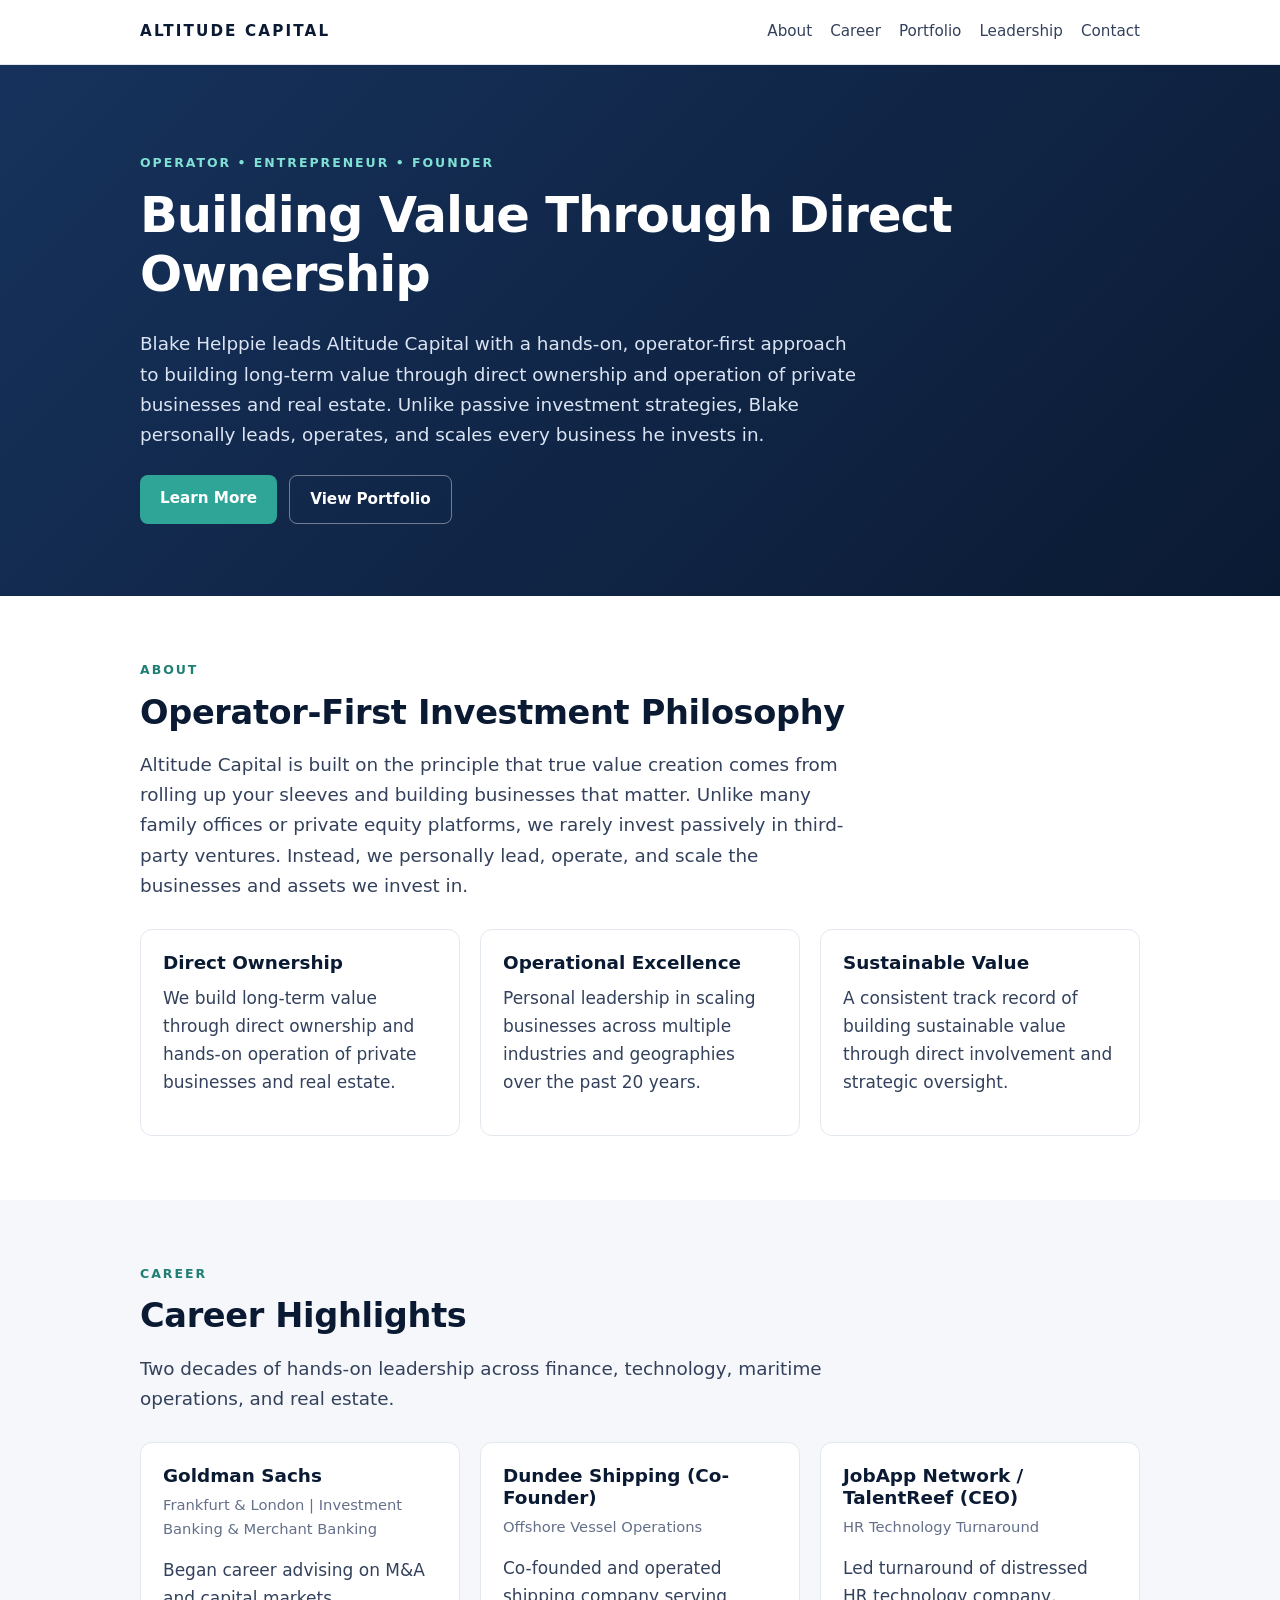
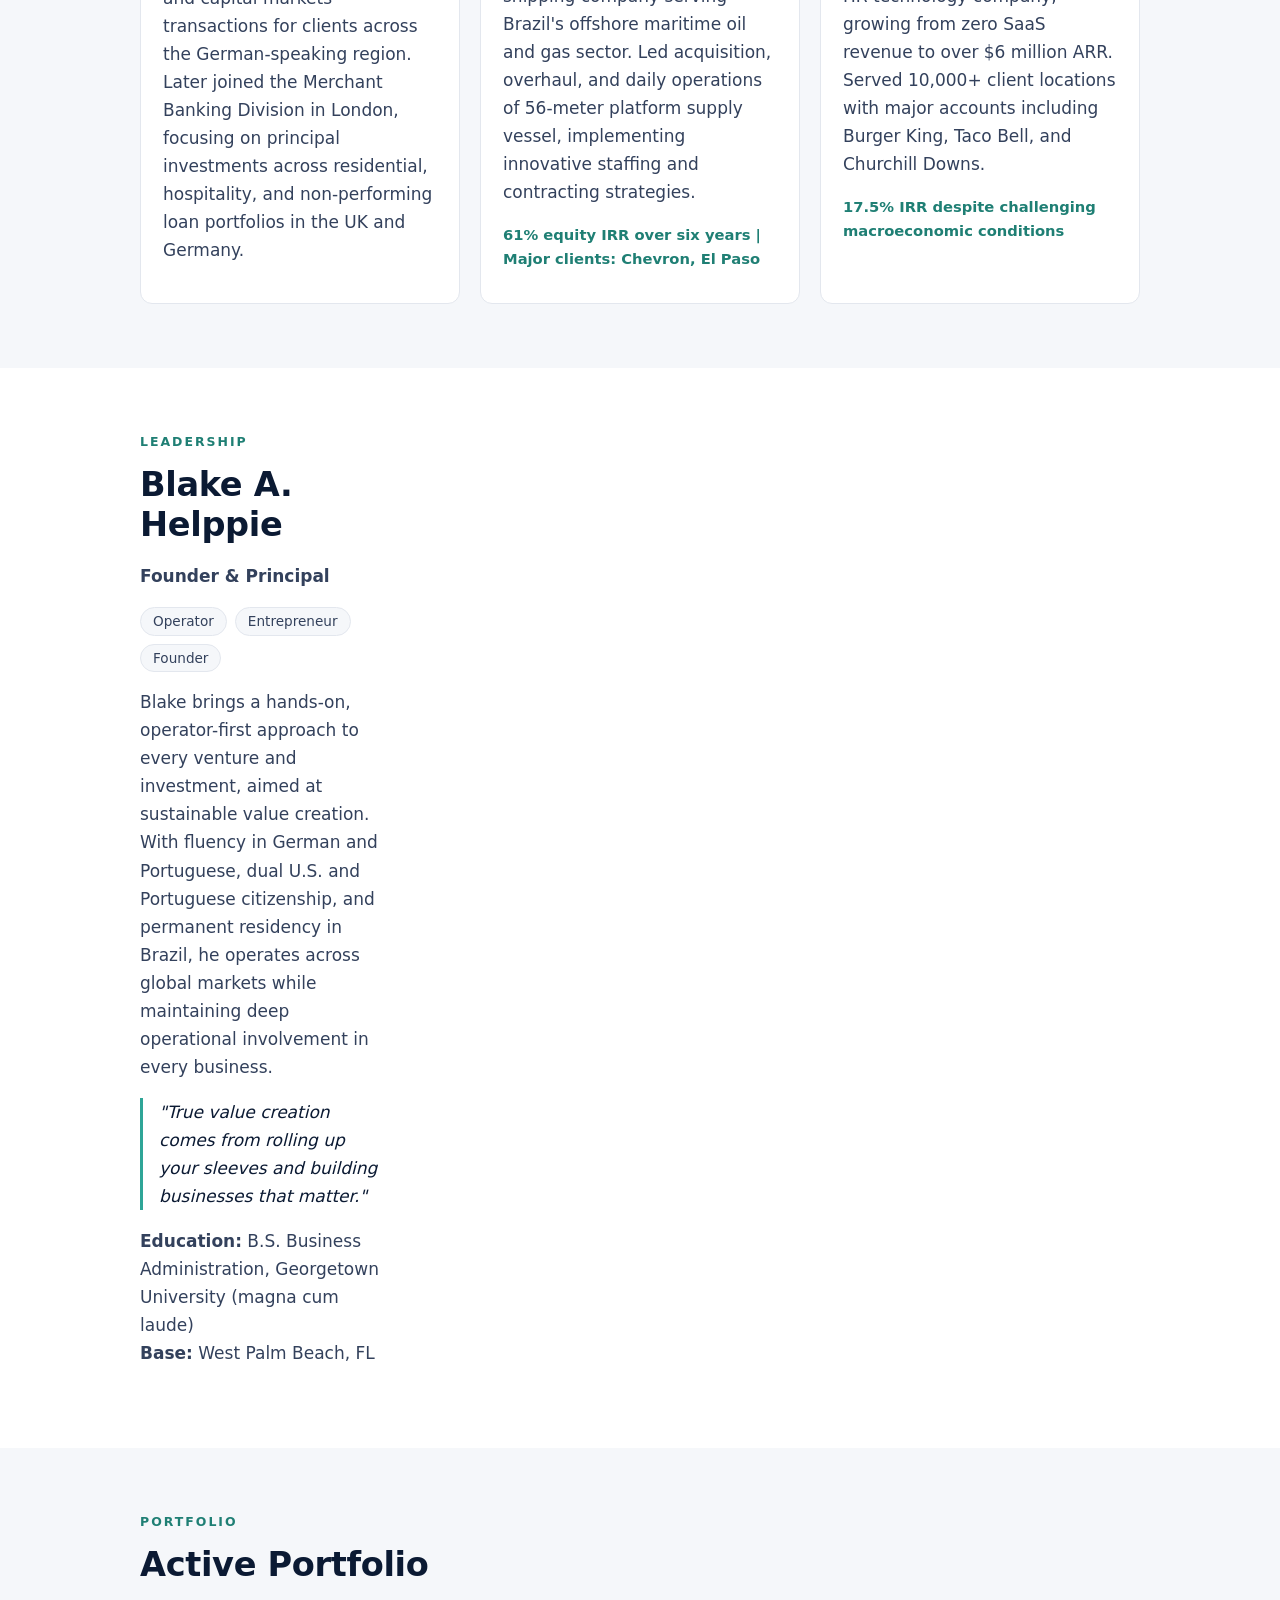
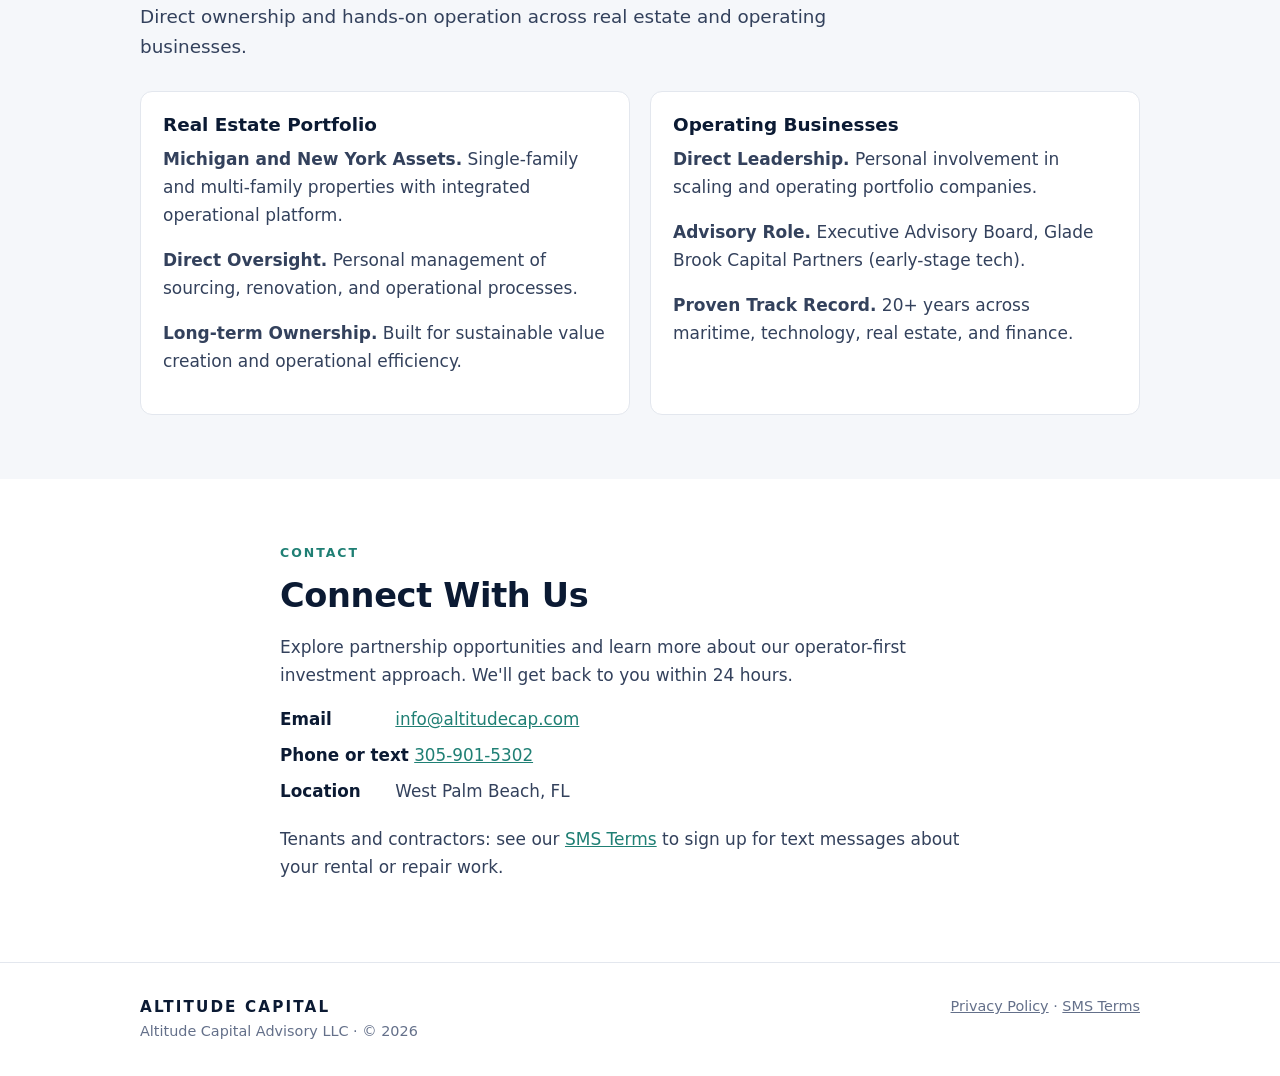
==== index.html @ 681b9d58 "Add altitudecap.com as a plain static site (replacing Lovable) Home page, Privacy Policy and SMS Ter" ====
<!doctype html>
<html lang="en">
<head>
<meta charset="utf-8">
<meta name="viewport" content="width=device-width, initial-scale=1">
<title>Altitude Capital</title>
<meta name="description" content="Altitude Capital Advisory LLC: operator-first direct ownership of private businesses and real estate, led by Blake Helppie.">
<link rel="icon" href="/favicon.svg" type="image/svg+xml">
<link rel="stylesheet" href="/style.css">
</head>
<body>

<header class="top">
  <div class="wrap">
    <a class="brand" href="/">ALTITUDE CAPITAL</a>
    <nav class="main">
      <a href="#about">About</a>
      <a href="#career">Career</a>
      <a href="#portfolio">Portfolio</a>
      <a href="#leadership">Leadership</a>
      <a href="#contact">Contact</a>
    </nav>
  </div>
</header>

<section class="hero">
  <div class="wrap">
    <div class="eyebrow">Operator &bull; Entrepreneur &bull; Founder</div>
    <h1>Building Value Through Direct Ownership</h1>
    <p class="lead">Blake Helppie leads Altitude Capital with a hands-on, operator-first approach to building long-term value through direct ownership and operation of private businesses and real estate. Unlike passive investment strategies, Blake personally leads, operates, and scales every business he invests in.</p>
    <div class="buttons">
      <a class="btn primary" href="#about">Learn More</a>
      <a class="btn ghost" href="#portfolio">View Portfolio</a>
    </div>
  </div>
</section>

<section id="about">
  <div class="wrap">
    <div class="eyebrow">About</div>
    <h2>Operator-First Investment Philosophy</h2>
    <p class="lead">Altitude Capital is built on the principle that true value creation comes from rolling up your sleeves and building businesses that matter. Unlike many family offices or private equity platforms, we rarely invest passively in third-party ventures. Instead, we personally lead, operate, and scale the businesses and assets we invest in.</p>
    <div class="grid">
      <div class="card"><h3>Direct Ownership</h3><p>We build long-term value through direct ownership and hands-on operation of private businesses and real estate.</p></div>
      <div class="card"><h3>Operational Excellence</h3><p>Personal leadership in scaling businesses across multiple industries and geographies over the past 20 years.</p></div>
      <div class="card"><h3>Sustainable Value</h3><p>A consistent track record of building sustainable value through direct involvement and strategic oversight.</p></div>
    </div>
  </div>
</section>

<section id="career" class="alt">
  <div class="wrap">
    <div class="eyebrow">Career</div>
    <h2>Career Highlights</h2>
    <p class="lead">Two decades of hands-on leadership across finance, technology, maritime operations, and real estate.</p>
    <div class="grid">
      <div class="card">
        <h3>Goldman Sachs</h3>
        <p class="sub">Frankfurt &amp; London | Investment Banking &amp; Merchant Banking</p>
        <p>Began career advising on M&amp;A and capital markets transactions for clients across the German-speaking region. Later joined the Merchant Banking Division in London, focusing on principal investments across residential, hospitality, and non-performing loan portfolios in the UK and Germany.</p>
      </div>
      <div class="card">
        <h3>Dundee Shipping (Co-Founder)</h3>
        <p class="sub">Offshore Vessel Operations</p>
        <p>Co-founded and operated shipping company serving Brazil's offshore maritime oil and gas sector. Led acquisition, overhaul, and daily operations of 56-meter platform supply vessel, implementing innovative staffing and contracting strategies.</p>
        <p class="stat">61% equity IRR over six years | Major clients: Chevron, El Paso</p>
      </div>
      <div class="card">
        <h3>JobApp Network / TalentReef (CEO)</h3>
        <p class="sub">HR Technology Turnaround</p>
        <p>Led turnaround of distressed HR technology company, growing from zero SaaS revenue to over $6 million ARR. Served 10,000+ client locations with major accounts including Burger King, Taco Bell, and Churchill Downs.</p>
        <p class="stat">17.5% IRR despite challenging macroeconomic conditions</p>
      </div>
    </div>
  </div>
</section>

<section id="leadership">
  <div class="wrap">
    <div class="eyebrow">Leadership</div>
    <div class="person">
      <img src="/blake.png" alt="Blake A. Helppie" width="454" height="768" onerror="this.remove()">
      <div>
        <h2>Blake A. Helppie</h2>
        <p class="sub"><strong>Founder &amp; Principal</strong></p>
        <div class="tags"><span>Operator</span><span>Entrepreneur</span><span>Founder</span></div>
        <p>Blake brings a hands-on, operator-first approach to every venture and investment, aimed at sustainable value creation. With fluency in German and Portuguese, dual U.S. and Portuguese citizenship, and permanent residency in Brazil, he operates across global markets while maintaining deep operational involvement in every business.</p>
        <blockquote>"True value creation comes from rolling up your sleeves and building businesses that matter."</blockquote>
        <p><strong>Education:</strong> B.S. Business Administration, Georgetown University (magna cum laude)<br>
        <strong>Base:</strong> West Palm Beach, FL</p>
      </div>
    </div>
  </div>
</section>

<section id="portfolio" class="alt">
  <div class="wrap">
    <div class="eyebrow">Portfolio</div>
    <h2>Active Portfolio</h2>
    <p class="lead">Direct ownership and hands-on operation across real estate and operating businesses.</p>
    <div class="grid">
      <div class="card">
        <h3>Real Estate Portfolio</h3>
        <p><strong>Michigan and New York Assets.</strong> Single-family and multi-family properties with integrated operational platform.</p>
        <p><strong>Direct Oversight.</strong> Personal management of sourcing, renovation, and operational processes.</p>
        <p><strong>Long-term Ownership.</strong> Built for sustainable value creation and operational efficiency.</p>
      </div>
      <div class="card">
        <h3>Operating Businesses</h3>
        <p><strong>Direct Leadership.</strong> Personal involvement in scaling and operating portfolio companies.</p>
        <p><strong>Advisory Role.</strong> Executive Advisory Board, Glade Brook Capital Partners (early-stage tech).</p>
        <p><strong>Proven Track Record.</strong> 20+ years across maritime, technology, real estate, and finance.</p>
      </div>
    </div>
  </div>
</section>

<section id="contact">
  <div class="wrap narrow">
    <div class="eyebrow">Contact</div>
    <h2>Connect With Us</h2>
    <p>Explore partnership opportunities and learn more about our operator-first investment approach. We'll get back to you within 24 hours.</p>
    <div class="contact-box">
      <div><strong>Email</strong> <a href="mailto:info@altitudecap.com">info@altitudecap.com</a></div>
      <div><strong>Phone or text</strong> <a href="tel:+13059015302">305-901-5302</a></div>
      <div><strong>Location</strong> West Palm Beach, FL</div>
    </div>
    <p style="margin-top:20px">Tenants and contractors: see our <a href="/sms-terms.html">SMS Terms</a> to sign up for text messages about your rental or repair work.</p>
  </div>
</section>

<footer>
  <div class="wrap">
    <div><span class="brand">ALTITUDE CAPITAL</span><br>Altitude Capital Advisory LLC &middot; &copy; 2026</div>
    <div><a href="/privacy.html">Privacy Policy</a> &middot; <a href="/sms-terms.html">SMS Terms</a></div>
  </div>
</footer>

</body>
</html>
---- style.css ----
:root {
  --ink: #0b1a33;
  --body: #33415c;
  --muted: #64708a;
  --line: #e3e7ee;
  --bg: #ffffff;
  --soft: #f5f7fa;
  --accent: #2fa597;
  --accent-dark: #1f7f74;
  --navy: #16325c;
}
* { box-sizing: border-box; }
html { scroll-behavior: smooth; }
body {
  margin: 0;
  background: var(--bg);
  color: var(--body);
  font: 17px/1.65 Inter, -apple-system, system-ui, "Segoe UI", Roboto, sans-serif;
}
a { color: var(--accent-dark); }
h1, h2, h3 { color: var(--ink); line-height: 1.2; margin: 0 0 .5em; }
h1 { font-size: clamp(2rem, 5vw, 3.1rem); letter-spacing: -.02em; }
h2 { font-size: clamp(1.5rem, 3.5vw, 2.1rem); letter-spacing: -.01em; }
h3 { font-size: 1.15rem; }
p { margin: 0 0 1em; }
.wrap { max-width: 1040px; margin: 0 auto; padding: 0 20px; }
.narrow { max-width: 760px; }

/* header */
header.top { border-bottom: 1px solid var(--line); background: var(--bg); position: sticky; top: 0; z-index: 10; }
header.top .wrap { display: flex; align-items: center; justify-content: space-between; gap: 16px; min-height: 64px; flex-wrap: wrap; }
.brand { font-weight: 800; letter-spacing: .14em; color: var(--ink); text-decoration: none; font-size: .95rem; }
nav.main { display: flex; gap: 18px; flex-wrap: wrap; }
nav.main a { color: var(--body); text-decoration: none; font-size: .95rem; }
nav.main a:hover { color: var(--accent-dark); }

/* sections */
section { padding: 64px 0; }
section.alt { background: var(--soft); }
.eyebrow { text-transform: uppercase; letter-spacing: .16em; font-size: .78rem; font-weight: 700; color: var(--accent-dark); margin-bottom: 12px; }
.lead { font-size: 1.15rem; max-width: 720px; }
.hero { padding: 88px 0 72px; background: linear-gradient(135deg, var(--navy), var(--ink)); color: #dbe4f3; }
.hero h1 { color: #fff; }
.hero .eyebrow { color: #7fe0d3; }
.buttons { display: flex; gap: 12px; flex-wrap: wrap; margin-top: 24px; }
.btn { display: inline-block; padding: 11px 20px; border-radius: 8px; text-decoration: none; font-weight: 600; font-size: .95rem; }
.btn.primary { background: var(--accent); color: #fff; }
.btn.ghost { border: 1px solid rgba(255,255,255,.4); color: #fff; }
.btn.dark { background: var(--ink); color: #fff; }

.grid { display: grid; gap: 20px; grid-template-columns: repeat(auto-fit, minmax(250px, 1fr)); margin-top: 28px; }
.card { background: var(--bg); border: 1px solid var(--line); border-radius: 12px; padding: 22px; }
.card .sub { color: var(--muted); font-size: .92rem; margin-top: -4px; }
.card .stat { font-weight: 600; color: var(--accent-dark); font-size: .92rem; margin: 0; }

.person { display: grid; gap: 32px; grid-template-columns: 240px 1fr; align-items: start; }
.person img { width: 100%; border-radius: 12px; display: block; }
.tags { display: flex; gap: 8px; flex-wrap: wrap; margin: 4px 0 16px; }
.tags span { background: var(--soft); border: 1px solid var(--line); border-radius: 999px; padding: 2px 12px; font-size: .85rem; }
blockquote { margin: 0 0 1em; padding-left: 16px; border-left: 3px solid var(--accent); font-style: italic; color: var(--ink); }
@media (max-width: 680px) { .person { grid-template-columns: 1fr; } .person img { max-width: 240px; } }

.contact-box { display: grid; gap: 8px; }
.contact-box div { font-size: 1.05rem; }
.contact-box strong { display: inline-block; min-width: 110px; color: var(--ink); }

/* legal pages */
.legal { padding: 48px 0 64px; }
.legal h2 { font-size: 1.3rem; margin-top: 1.8em; }
.legal ul { padding-left: 1.2em; }
.legal li { margin-bottom: .4em; }
.effective { color: var(--muted); }
.consent-box { background: var(--soft); border: 1px solid var(--line); border-radius: 12px; padding: 18px 20px; margin: 16px 0; }

form.optin { background: var(--soft); border: 1px solid var(--line); border-radius: 12px; padding: 22px; margin: 20px 0 8px; max-width: 620px; }
form.optin label { display: block; font-weight: 600; color: var(--ink); margin-bottom: 14px; font-size: .95rem; }
form.optin input[type=text], form.optin input[type=email], form.optin input[type=tel], form.optin textarea {
  display: block; width: 100%; margin-top: 6px; padding: 10px 12px; font: inherit; font-weight: 400;
  border: 1px solid #c9d0db; border-radius: 8px; background: #fff; color: var(--ink);
}
form.optin label.check { display: flex; gap: 10px; align-items: flex-start; font-weight: 400; color: var(--body); font-size: .9rem; line-height: 1.55; }
form.optin label.check input { margin-top: 4px; flex: none; width: 18px; height: 18px; }
form.optin button { border: 0; cursor: pointer; font: inherit; }
.optional { font-weight: 400; color: var(--muted); }

/* footer */
footer { border-top: 1px solid var(--line); padding: 32px 0; color: var(--muted); font-size: .9rem; }
footer .wrap { display: flex; gap: 16px; justify-content: space-between; flex-wrap: wrap; }
footer a { color: var(--muted); }
footer .brand { color: var(--ink); }
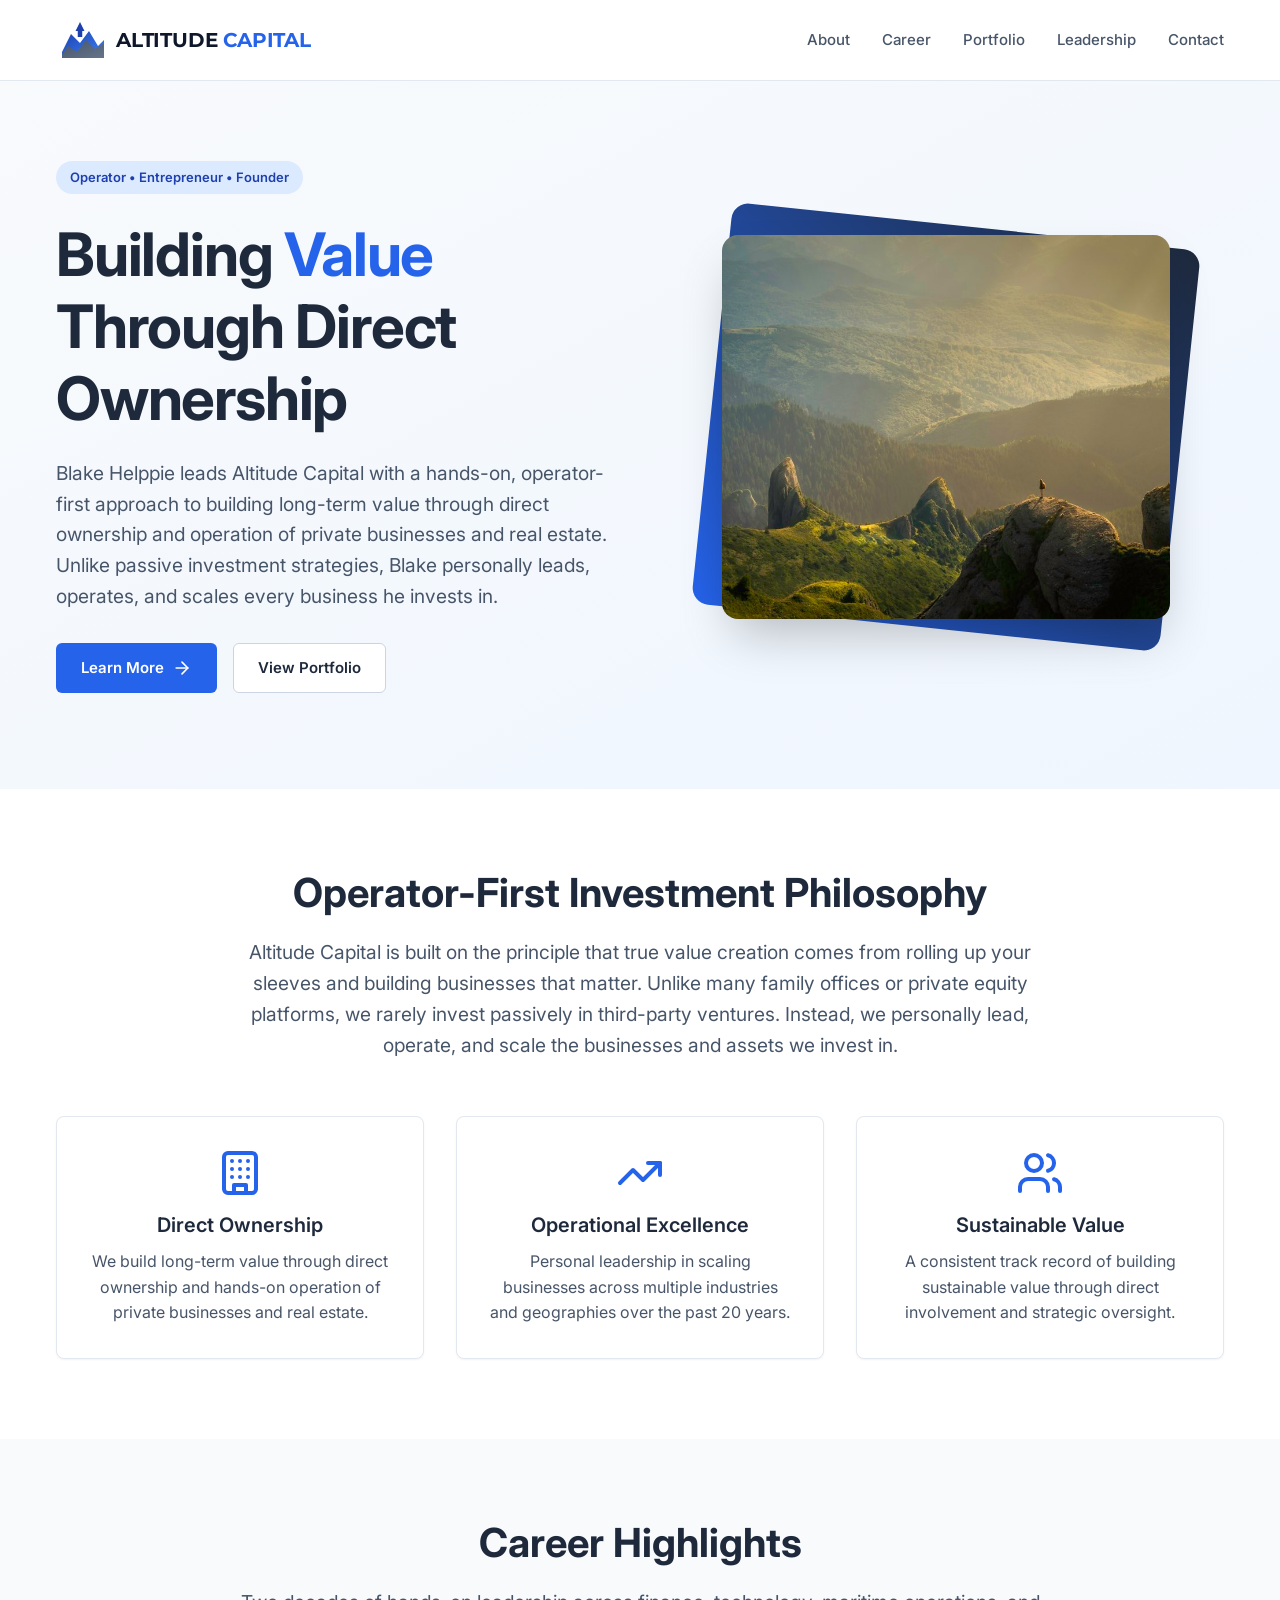
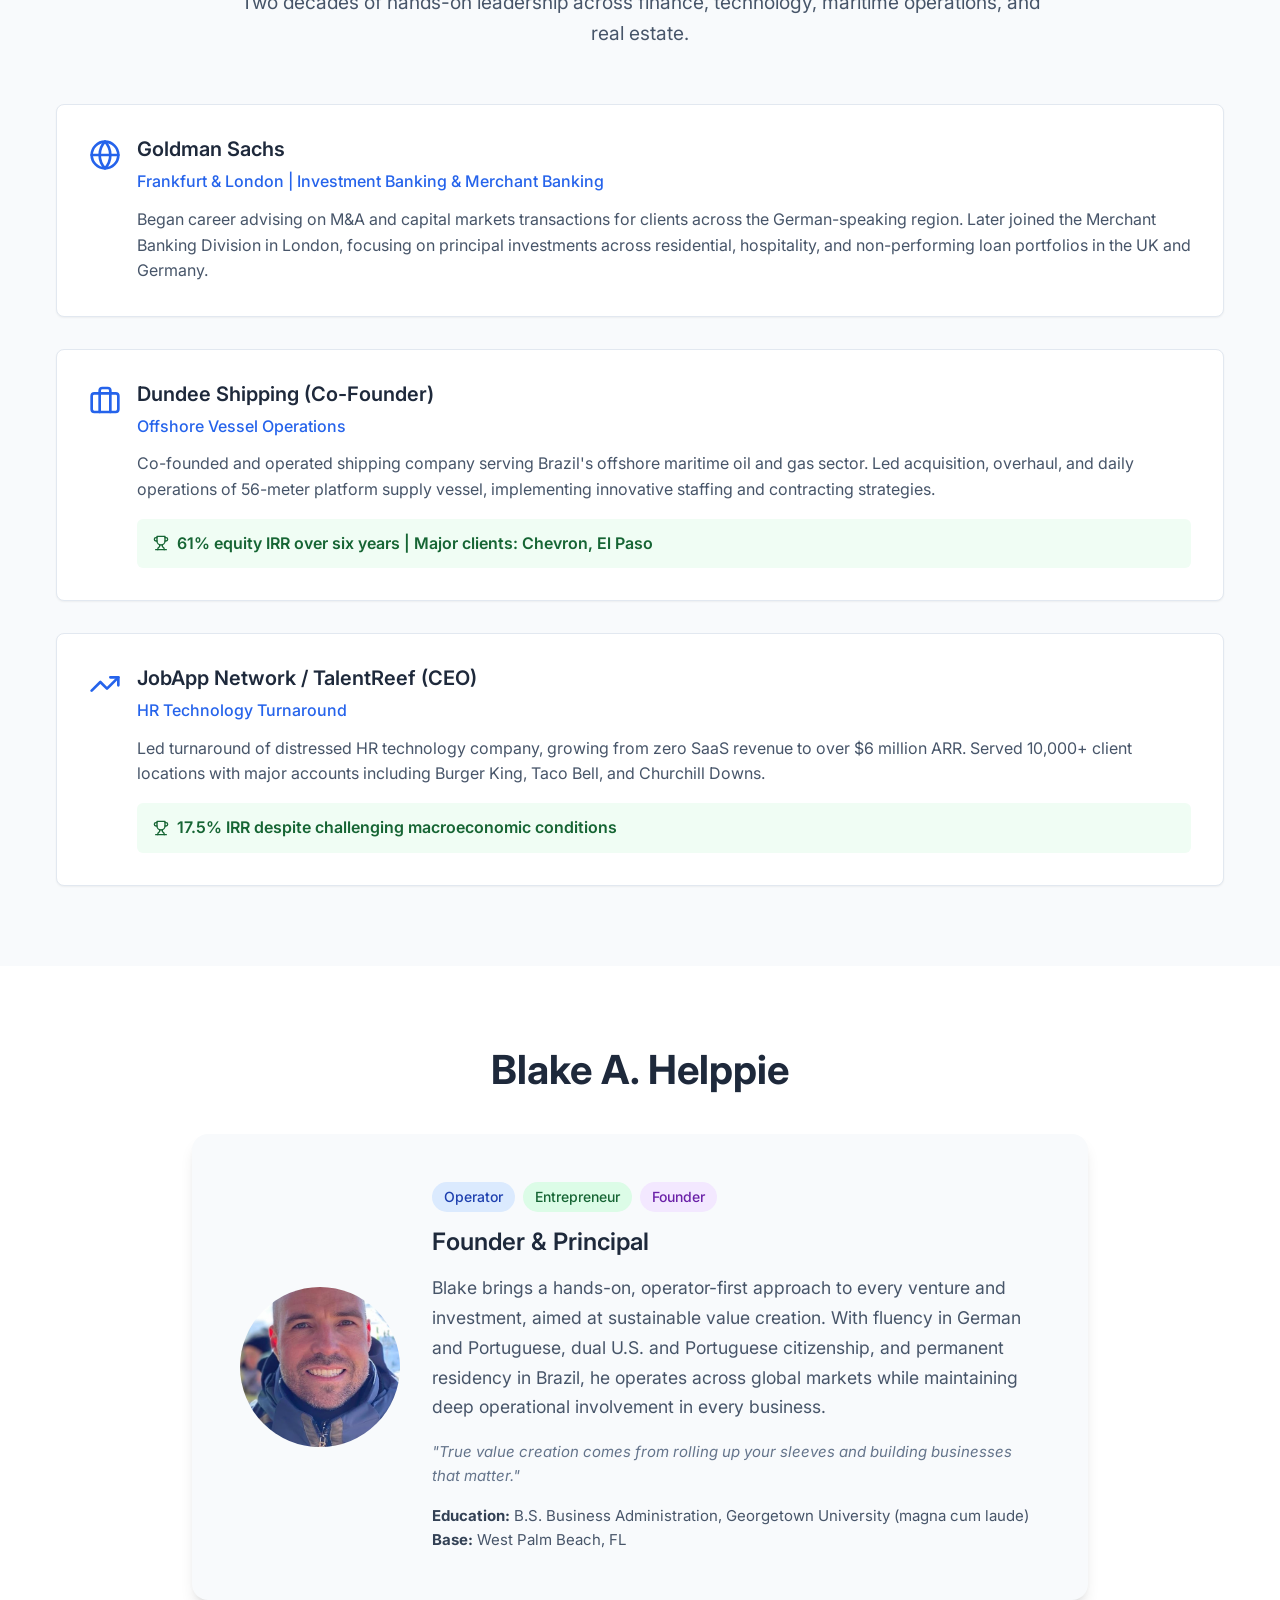
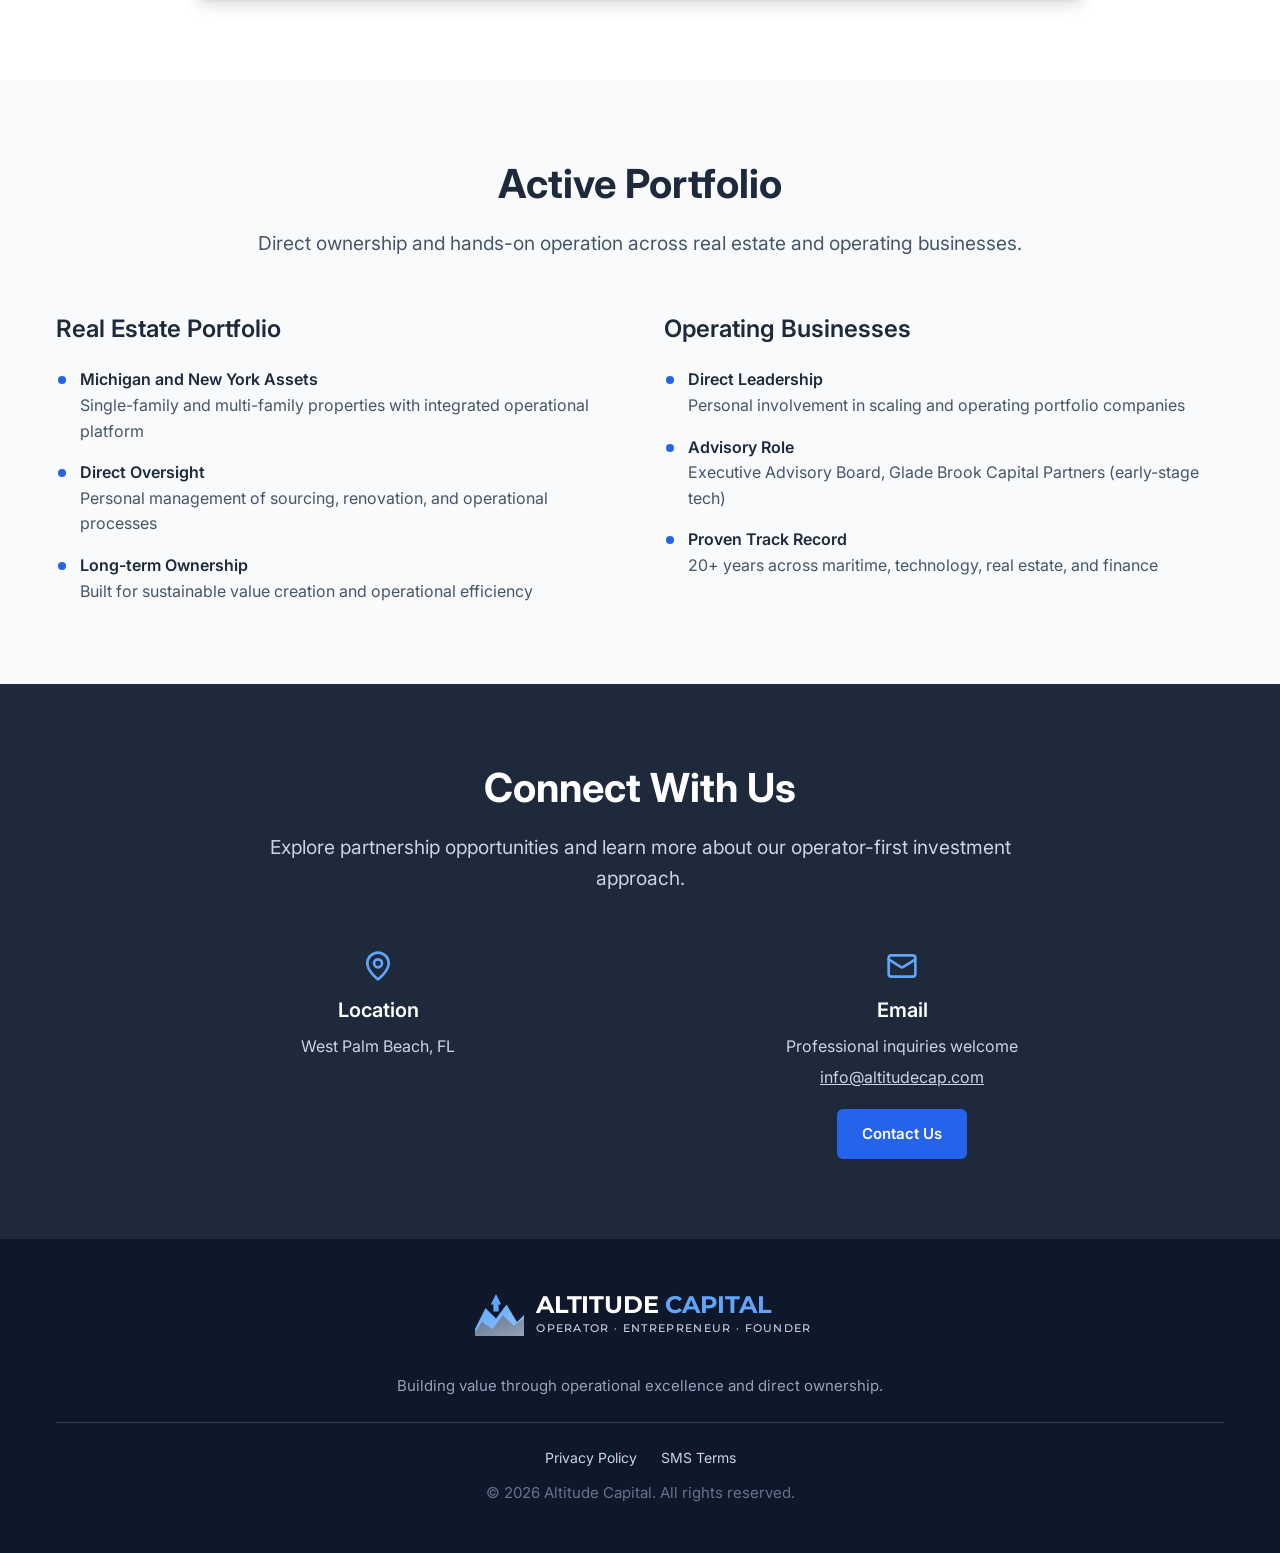
==== commit 8c1d7b10: "Site: match the original Lovable design (logo, photos, icons, layout) Co-Authored-By: Claude Opus 5." ====
--- a/index.html
+++ b/index.html
@@ -6,133 +6,179 @@
 <title>Altitude Capital</title>
 <meta name="description" content="Altitude Capital Advisory LLC: operator-first direct ownership of private businesses and real estate, led by Blake Helppie.">
 <link rel="icon" href="/favicon.svg" type="image/svg+xml">
+<link rel="preconnect" href="https://fonts.googleapis.com">
+<link rel="preconnect" href="https://fonts.gstatic.com" crossorigin>
+<link href="https://fonts.googleapis.com/css2?family=Inter:wght@400;500;600;700&family=Montserrat:wght@500;700&display=swap" rel="stylesheet">
 <link rel="stylesheet" href="/style.css">
 </head>
 <body>
 
 <header class="top">
   <div class="wrap">
-    <a class="brand" href="/">ALTITUDE CAPITAL</a>
+    <a class="logo" href="/"><img src="/logo.svg" alt="" width="48" height="48"><span class="wordmark">ALTITUDE <span>CAPITAL</span></span></a>
     <nav class="main">
-      <a href="#about">About</a>
-      <a href="#career">Career</a>
-      <a href="#portfolio">Portfolio</a>
-      <a href="#leadership">Leadership</a>
-      <a href="#contact">Contact</a>
+      <a href="/#about">About</a>
+      <a href="/#career">Career</a>
+      <a href="/#portfolio">Portfolio</a>
+      <a href="/#leadership">Leadership</a>
+      <a href="/#contact">Contact</a>
     </nav>
   </div>
 </header>
 
 <section class="hero">
   <div class="wrap">
-    <div class="eyebrow">Operator &bull; Entrepreneur &bull; Founder</div>
-    <h1>Building Value Through Direct Ownership</h1>
-    <p class="lead">Blake Helppie leads Altitude Capital with a hands-on, operator-first approach to building long-term value through direct ownership and operation of private businesses and real estate. Unlike passive investment strategies, Blake personally leads, operates, and scales every business he invests in.</p>
-    <div class="buttons">
-      <a class="btn primary" href="#about">Learn More</a>
-      <a class="btn ghost" href="#portfolio">View Portfolio</a>
+    <div>
+      <div class="pill">Operator &bull; Entrepreneur &bull; Founder</div>
+      <h1>Building <em>Value</em> Through Direct Ownership</h1>
+      <p>Blake Helppie leads Altitude Capital with a hands-on, operator-first approach to building long-term value through direct ownership and operation of private businesses and real estate. Unlike passive investment strategies, Blake personally leads, operates, and scales every business he invests in.</p>
+      <div class="buttons">
+        <a class="btn primary" href="#about">Learn More <svg viewBox="0 0 24 24" fill="none" stroke="currentColor" stroke-width="2" stroke-linecap="round" stroke-linejoin="round"><path d="M5 12h14"/><path d="m12 5 7 7-7 7"/></svg></a>
+        <a class="btn outline" href="#portfolio">View Portfolio</a>
+      </div>
+    </div>
+    <div class="hero-art">
+      <img src="/mountain.jpg" alt="Mountain Summit - Representing Altitude and Elevated Perspective" width="1000" height="664">
     </div>
   </div>
 </section>
 
-<section id="about">
+<section id="about" class="block">
   <div class="wrap">
-    <div class="eyebrow">About</div>
-    <h2>Operator-First Investment Philosophy</h2>
-    <p class="lead">Altitude Capital is built on the principle that true value creation comes from rolling up your sleeves and building businesses that matter. Unlike many family offices or private equity platforms, we rarely invest passively in third-party ventures. Instead, we personally lead, operate, and scale the businesses and assets we invest in.</p>
-    <div class="grid">
-      <div class="card"><h3>Direct Ownership</h3><p>We build long-term value through direct ownership and hands-on operation of private businesses and real estate.</p></div>
-      <div class="card"><h3>Operational Excellence</h3><p>Personal leadership in scaling businesses across multiple industries and geographies over the past 20 years.</p></div>
-      <div class="card"><h3>Sustainable Value</h3><p>A consistent track record of building sustainable value through direct involvement and strategic oversight.</p></div>
+    <div class="section-head">
+      <h2>Operator-First Investment Philosophy</h2>
+      <p>Altitude Capital is built on the principle that true value creation comes from rolling up your sleeves and building businesses that matter. Unlike many family offices or private equity platforms, we rarely invest passively in third-party ventures. Instead, we personally lead, operate, and scale the businesses and assets we invest in.</p>
     </div>
-  </div>
-</section>
-
-<section id="career" class="alt">
-  <div class="wrap">
-    <div class="eyebrow">Career</div>
-    <h2>Career Highlights</h2>
-    <p class="lead">Two decades of hands-on leadership across finance, technology, maritime operations, and real estate.</p>
-    <div class="grid">
+    <div class="cards3">
       <div class="card">
-        <h3>Goldman Sachs</h3>
-        <p class="sub">Frankfurt &amp; London | Investment Banking &amp; Merchant Banking</p>
-        <p>Began career advising on M&amp;A and capital markets transactions for clients across the German-speaking region. Later joined the Merchant Banking Division in London, focusing on principal investments across residential, hospitality, and non-performing loan portfolios in the UK and Germany.</p>
+        <svg class="icon" viewBox="0 0 24 24" fill="none" stroke="currentColor" stroke-width="2" stroke-linecap="round" stroke-linejoin="round"><rect width="16" height="20" x="4" y="2" rx="2" ry="2"/><path d="M9 22v-4h6v4"/><path d="M8 6h.01"/><path d="M16 6h.01"/><path d="M12 6h.01"/><path d="M12 10h.01"/><path d="M12 14h.01"/><path d="M16 10h.01"/><path d="M16 14h.01"/><path d="M8 10h.01"/><path d="M8 14h.01"/></svg>
+        <h3>Direct Ownership</h3>
+        <p>We build long-term value through direct ownership and hands-on operation of private businesses and real estate.</p>
       </div>
       <div class="card">
-        <h3>Dundee Shipping (Co-Founder)</h3>
-        <p class="sub">Offshore Vessel Operations</p>
-        <p>Co-founded and operated shipping company serving Brazil's offshore maritime oil and gas sector. Led acquisition, overhaul, and daily operations of 56-meter platform supply vessel, implementing innovative staffing and contracting strategies.</p>
-        <p class="stat">61% equity IRR over six years | Major clients: Chevron, El Paso</p>
+        <svg class="icon" viewBox="0 0 24 24" fill="none" stroke="currentColor" stroke-width="2" stroke-linecap="round" stroke-linejoin="round"><polyline points="22 7 13.5 15.5 8.5 10.5 2 17"/><polyline points="16 7 22 7 22 13"/></svg>
+        <h3>Operational Excellence</h3>
+        <p>Personal leadership in scaling businesses across multiple industries and geographies over the past 20 years.</p>
       </div>
       <div class="card">
-        <h3>JobApp Network / TalentReef (CEO)</h3>
-        <p class="sub">HR Technology Turnaround</p>
-        <p>Led turnaround of distressed HR technology company, growing from zero SaaS revenue to over $6 million ARR. Served 10,000+ client locations with major accounts including Burger King, Taco Bell, and Churchill Downs.</p>
-        <p class="stat">17.5% IRR despite challenging macroeconomic conditions</p>
+        <svg class="icon" viewBox="0 0 24 24" fill="none" stroke="currentColor" stroke-width="2" stroke-linecap="round" stroke-linejoin="round"><path d="M16 21v-2a4 4 0 0 0-4-4H6a4 4 0 0 0-4 4v2"/><circle cx="9" cy="7" r="4"/><path d="M22 21v-2a4 4 0 0 0-3-3.87"/><path d="M16 3.13a4 4 0 0 1 0 7.75"/></svg>
+        <h3>Sustainable Value</h3>
+        <p>A consistent track record of building sustainable value through direct involvement and strategic oversight.</p>
       </div>
     </div>
   </div>
 </section>
 
-<section id="leadership">
+<section id="career" class="block alt">
   <div class="wrap">
-    <div class="eyebrow">Leadership</div>
-    <div class="person">
-      <img src="/blake.png" alt="Blake A. Helppie" width="454" height="768" onerror="this.remove()">
-      <div>
-        <h2>Blake A. Helppie</h2>
-        <p class="sub"><strong>Founder &amp; Principal</strong></p>
-        <div class="tags"><span>Operator</span><span>Entrepreneur</span><span>Founder</span></div>
-        <p>Blake brings a hands-on, operator-first approach to every venture and investment, aimed at sustainable value creation. With fluency in German and Portuguese, dual U.S. and Portuguese citizenship, and permanent residency in Brazil, he operates across global markets while maintaining deep operational involvement in every business.</p>
-        <blockquote>"True value creation comes from rolling up your sleeves and building businesses that matter."</blockquote>
-        <p><strong>Education:</strong> B.S. Business Administration, Georgetown University (magna cum laude)<br>
-        <strong>Base:</strong> West Palm Beach, FL</p>
+    <div class="section-head">
+      <h2>Career Highlights</h2>
+      <p>Two decades of hands-on leadership across finance, technology, maritime operations, and real estate.</p>
+    </div>
+    <div class="career">
+      <div class="card">
+        <svg class="icon" viewBox="0 0 24 24" fill="none" stroke="currentColor" stroke-width="2" stroke-linecap="round" stroke-linejoin="round"><circle cx="12" cy="12" r="10"/><path d="M12 2a14.5 14.5 0 0 0 0 20 14.5 14.5 0 0 0 0-20"/><path d="M2 12h20"/></svg>
+        <div>
+          <h3>Goldman Sachs</h3>
+          <p class="sub">Frankfurt &amp; London | Investment Banking &amp; Merchant Banking</p>
+          <p style="margin:0">Began career advising on M&amp;A and capital markets transactions for clients across the German-speaking region. Later joined the Merchant Banking Division in London, focusing on principal investments across residential, hospitality, and non-performing loan portfolios in the UK and Germany.</p>
+        </div>
+      </div>
+      <div class="card">
+        <svg class="icon" viewBox="0 0 24 24" fill="none" stroke="currentColor" stroke-width="2" stroke-linecap="round" stroke-linejoin="round"><rect width="20" height="14" x="2" y="7" rx="2" ry="2"/><path d="M16 21V5a2 2 0 0 0-2-2h-4a2 2 0 0 0-2 2v16"/></svg>
+        <div>
+          <h3>Dundee Shipping (Co-Founder)</h3>
+          <p class="sub">Offshore Vessel Operations</p>
+          <p style="margin:0">Co-founded and operated shipping company serving Brazil's offshore maritime oil and gas sector. Led acquisition, overhaul, and daily operations of 56-meter platform supply vessel, implementing innovative staffing and contracting strategies.</p>
+          <p class="stat"><svg viewBox="0 0 24 24" fill="none" stroke="currentColor" stroke-width="2" stroke-linecap="round" stroke-linejoin="round"><path d="M6 9H4.5a2.5 2.5 0 0 1 0-5H6"/><path d="M18 9h1.5a2.5 2.5 0 0 0 0-5H18"/><path d="M4 22h16"/><path d="M10 14.66V17c0 .55-.47.98-.97 1.21C7.85 18.75 7 20.24 7 22"/><path d="M14 14.66V17c0 .55.47.98.97 1.21C16.15 18.75 17 20.24 17 22"/><path d="M18 2H6v7a6 6 0 0 0 12 0V2Z"/></svg>61% equity IRR over six years | Major clients: Chevron, El Paso</p>
+        </div>
+      </div>
+      <div class="card">
+        <svg class="icon" viewBox="0 0 24 24" fill="none" stroke="currentColor" stroke-width="2" stroke-linecap="round" stroke-linejoin="round"><polyline points="22 7 13.5 15.5 8.5 10.5 2 17"/><polyline points="16 7 22 7 22 13"/></svg>
+        <div>
+          <h3>JobApp Network / TalentReef (CEO)</h3>
+          <p class="sub">HR Technology Turnaround</p>
+          <p style="margin:0">Led turnaround of distressed HR technology company, growing from zero SaaS revenue to over $6 million ARR. Served 10,000+ client locations with major accounts including Burger King, Taco Bell, and Churchill Downs.</p>
+          <p class="stat"><svg viewBox="0 0 24 24" fill="none" stroke="currentColor" stroke-width="2" stroke-linecap="round" stroke-linejoin="round"><path d="M6 9H4.5a2.5 2.5 0 0 1 0-5H6"/><path d="M18 9h1.5a2.5 2.5 0 0 0 0-5H18"/><path d="M4 22h16"/><path d="M10 14.66V17c0 .55-.47.98-.97 1.21C7.85 18.75 7 20.24 7 22"/><path d="M14 14.66V17c0 .55.47.98.97 1.21C16.15 18.75 17 20.24 17 22"/><path d="M18 2H6v7a6 6 0 0 0 12 0V2Z"/></svg>17.5% IRR despite challenging macroeconomic conditions</p>
+        </div>
       </div>
     </div>
   </div>
 </section>
 
-<section id="portfolio" class="alt">
+<section id="leadership" class="block">
   <div class="wrap">
-    <div class="eyebrow">Portfolio</div>
-    <h2>Active Portfolio</h2>
-    <p class="lead">Direct ownership and hands-on operation across real estate and operating businesses.</p>
-    <div class="grid">
-      <div class="card">
-        <h3>Real Estate Portfolio</h3>
-        <p><strong>Michigan and New York Assets.</strong> Single-family and multi-family properties with integrated operational platform.</p>
-        <p><strong>Direct Oversight.</strong> Personal management of sourcing, renovation, and operational processes.</p>
-        <p><strong>Long-term Ownership.</strong> Built for sustainable value creation and operational efficiency.</p>
-      </div>
-      <div class="card">
-        <h3>Operating Businesses</h3>
-        <p><strong>Direct Leadership.</strong> Personal involvement in scaling and operating portfolio companies.</p>
-        <p><strong>Advisory Role.</strong> Executive Advisory Board, Glade Brook Capital Partners (early-stage tech).</p>
-        <p><strong>Proven Track Record.</strong> 20+ years across maritime, technology, real estate, and finance.</p>
+    <div class="section-head" style="margin-bottom:40px"><h2>Blake A. Helppie</h2></div>
+    <div class="profile">
+      <img src="/blake.jpg" alt="Blake A. Helppie" width="160" height="160">
+      <div>
+        <div class="tags"><span class="t1">Operator</span><span class="t2">Entrepreneur</span><span class="t3">Founder</span></div>
+        <h3>Founder &amp; Principal</h3>
+        <p class="bio">Blake brings a hands-on, operator-first approach to every venture and investment, aimed at sustainable value creation. With fluency in German and Portuguese, dual U.S. and Portuguese citizenship, and permanent residency in Brazil, he operates across global markets while maintaining deep operational involvement in every business.</p>
+        <blockquote>"True value creation comes from rolling up your sleeves and building businesses that matter."</blockquote>
+        <p class="facts"><strong>Education:</strong> B.S. Business Administration, Georgetown University (magna cum laude)<br><strong>Base:</strong> West Palm Beach, FL</p>
       </div>
     </div>
   </div>
 </section>
 
-<section id="contact">
-  <div class="wrap narrow">
-    <div class="eyebrow">Contact</div>
-    <h2>Connect With Us</h2>
-    <p>Explore partnership opportunities and learn more about our operator-first investment approach. We'll get back to you within 24 hours.</p>
-    <div class="contact-box">
-      <div><strong>Email</strong> <a href="mailto:info@altitudecap.com">info@altitudecap.com</a></div>
-      <div><strong>Phone or text</strong> <a href="tel:+13059015302">305-901-5302</a></div>
-      <div><strong>Location</strong> West Palm Beach, FL</div>
+<section id="portfolio" class="block alt">
+  <div class="wrap">
+    <div class="section-head">
+      <h2>Active Portfolio</h2>
+      <p>Direct ownership and hands-on operation across real estate and operating businesses.</p>
     </div>
-    <p style="margin-top:20px">Tenants and contractors: see our <a href="/sms-terms.html">SMS Terms</a> to sign up for text messages about your rental or repair work.</p>
+    <div class="portfolio">
+      <div>
+        <h3>Real Estate Portfolio</h3>
+        <ul>
+          <li><strong>Michigan and New York Assets</strong>Single-family and multi-family properties with integrated operational platform</li>
+          <li><strong>Direct Oversight</strong>Personal management of sourcing, renovation, and operational processes</li>
+          <li><strong>Long-term Ownership</strong>Built for sustainable value creation and operational efficiency</li>
+        </ul>
+      </div>
+      <div>
+        <h3>Operating Businesses</h3>
+        <ul>
+          <li><strong>Direct Leadership</strong>Personal involvement in scaling and operating portfolio companies</li>
+          <li><strong>Advisory Role</strong>Executive Advisory Board, Glade Brook Capital Partners (early-stage tech)</li>
+          <li><strong>Proven Track Record</strong>20+ years across maritime, technology, real estate, and finance</li>
+        </ul>
+      </div>
+    </div>
+  </div>
+</section>
+
+<section id="contact" class="contact">
+  <div class="wrap">
+    <div class="section-head">
+      <h2>Connect With Us</h2>
+      <p>Explore partnership opportunities and learn more about our operator-first investment approach.</p>
+    </div>
+    <div class="contact-grid">
+      <div>
+        <svg class="icon" viewBox="0 0 24 24" fill="none" stroke="currentColor" stroke-width="2" stroke-linecap="round" stroke-linejoin="round"><path d="M20 10c0 6-8 12-8 12s-8-6-8-12a8 8 0 0 1 16 0Z"/><circle cx="12" cy="10" r="3"/></svg>
+        <h3>Location</h3>
+        <p>West Palm Beach, FL</p>
+      </div>
+      <div>
+        <svg class="icon" viewBox="0 0 24 24" fill="none" stroke="currentColor" stroke-width="2" stroke-linecap="round" stroke-linejoin="round"><rect width="20" height="16" x="2" y="4" rx="2"/><path d="m22 7-8.97 5.7a1.94 1.94 0 0 1-2.06 0L2 7"/></svg>
+        <h3>Email</h3>
+        <p>Professional inquiries welcome</p>
+        <p><a class="plain" href="mailto:info@altitudecap.com">info@altitudecap.com</a></p>
+        <a class="btn primary" href="mailto:info@altitudecap.com">Contact Us</a>
+      </div>
+    </div>
   </div>
 </section>
 
 <footer>
   <div class="wrap">
-    <div><span class="brand">ALTITUDE CAPITAL</span><br>Altitude Capital Advisory LLC &middot; &copy; 2026</div>
-    <div><a href="/privacy.html">Privacy Policy</a> &middot; <a href="/sms-terms.html">SMS Terms</a></div>
+    <a class="flogo" href="/"><img src="/logo-light.svg" alt="" width="56" height="56"><span><span class="wordmark">ALTITUDE <span>CAPITAL</span></span><span class="tag">OPERATOR &middot; ENTREPRENEUR &middot; FOUNDER</span></span></a>
+    <p class="tagline">Building value through operational excellence and direct ownership.</p>
+    <hr>
+    <div class="links"><a href="/privacy.html">Privacy Policy</a><a href="/sms-terms.html">SMS Terms</a></div>
+    <p class="copy">&copy; 2026 Altitude Capital. All rights reserved.</p>
   </div>
 </footer>
 
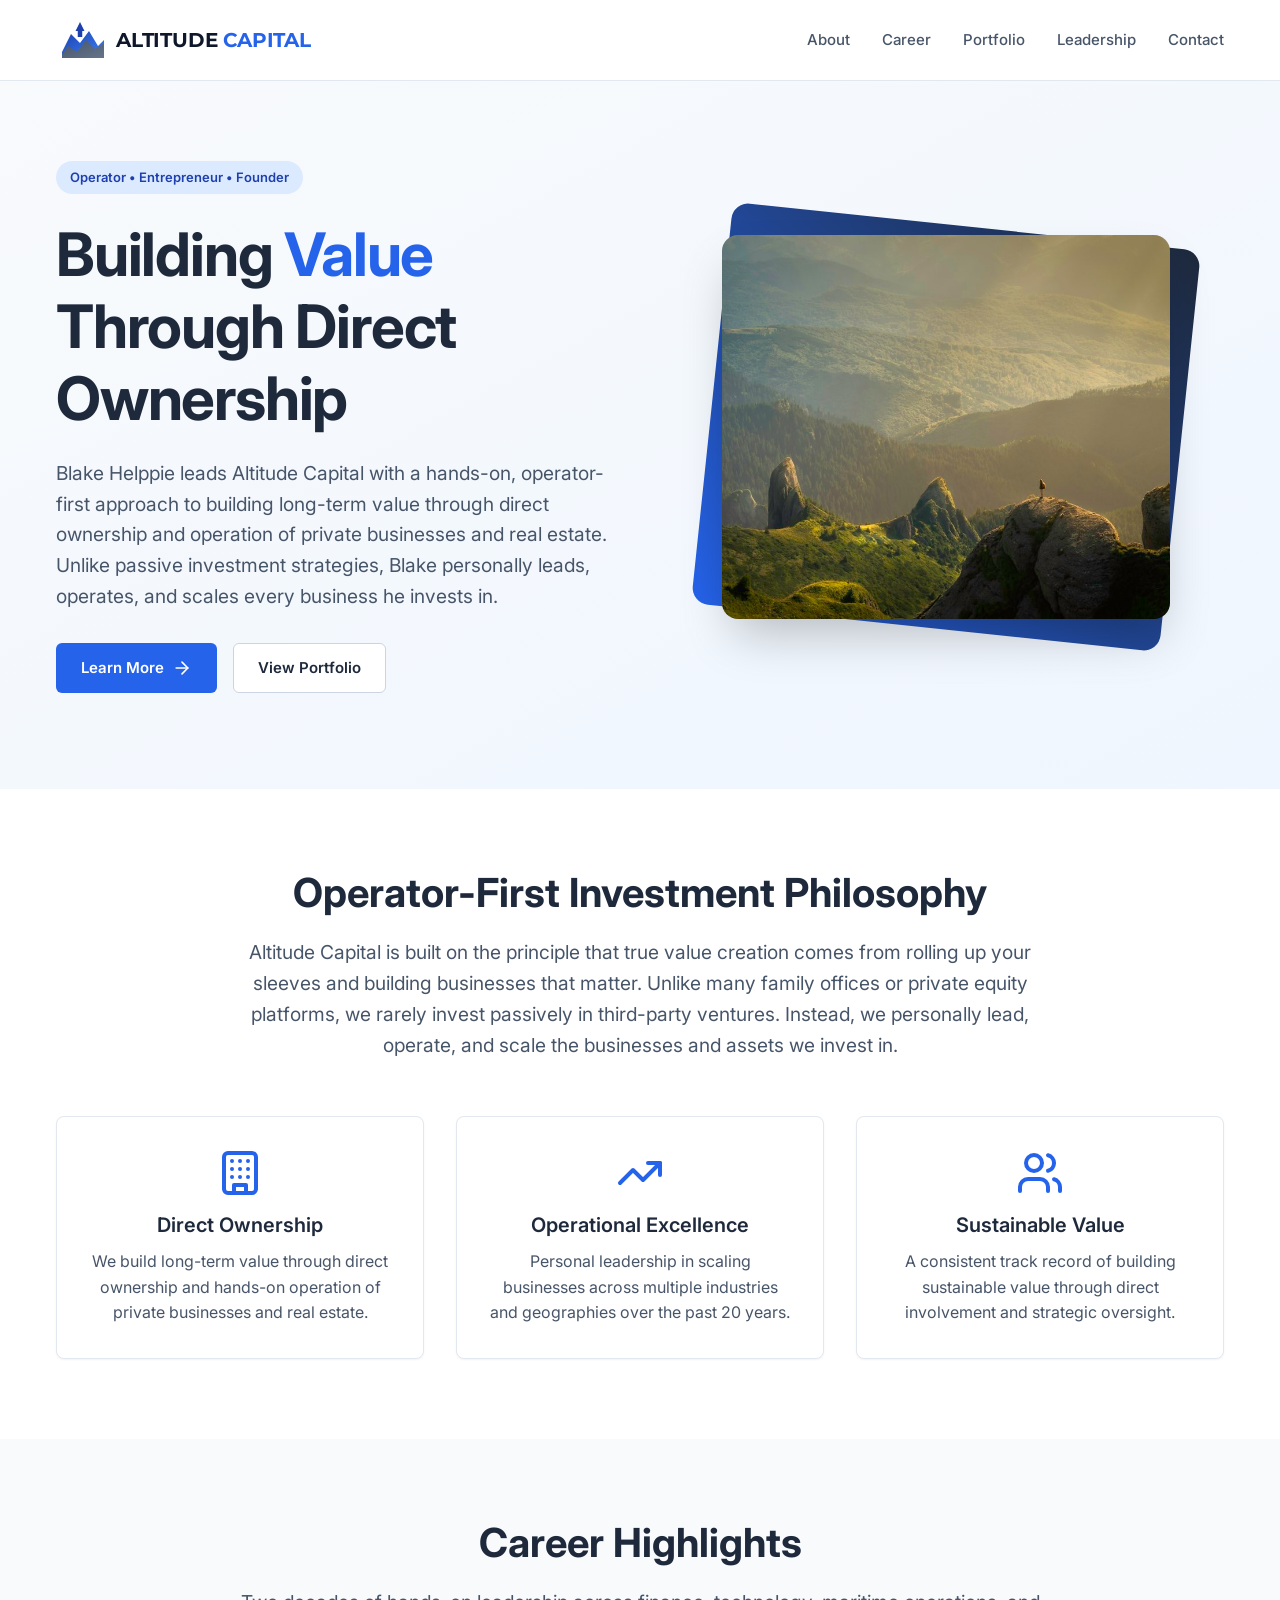
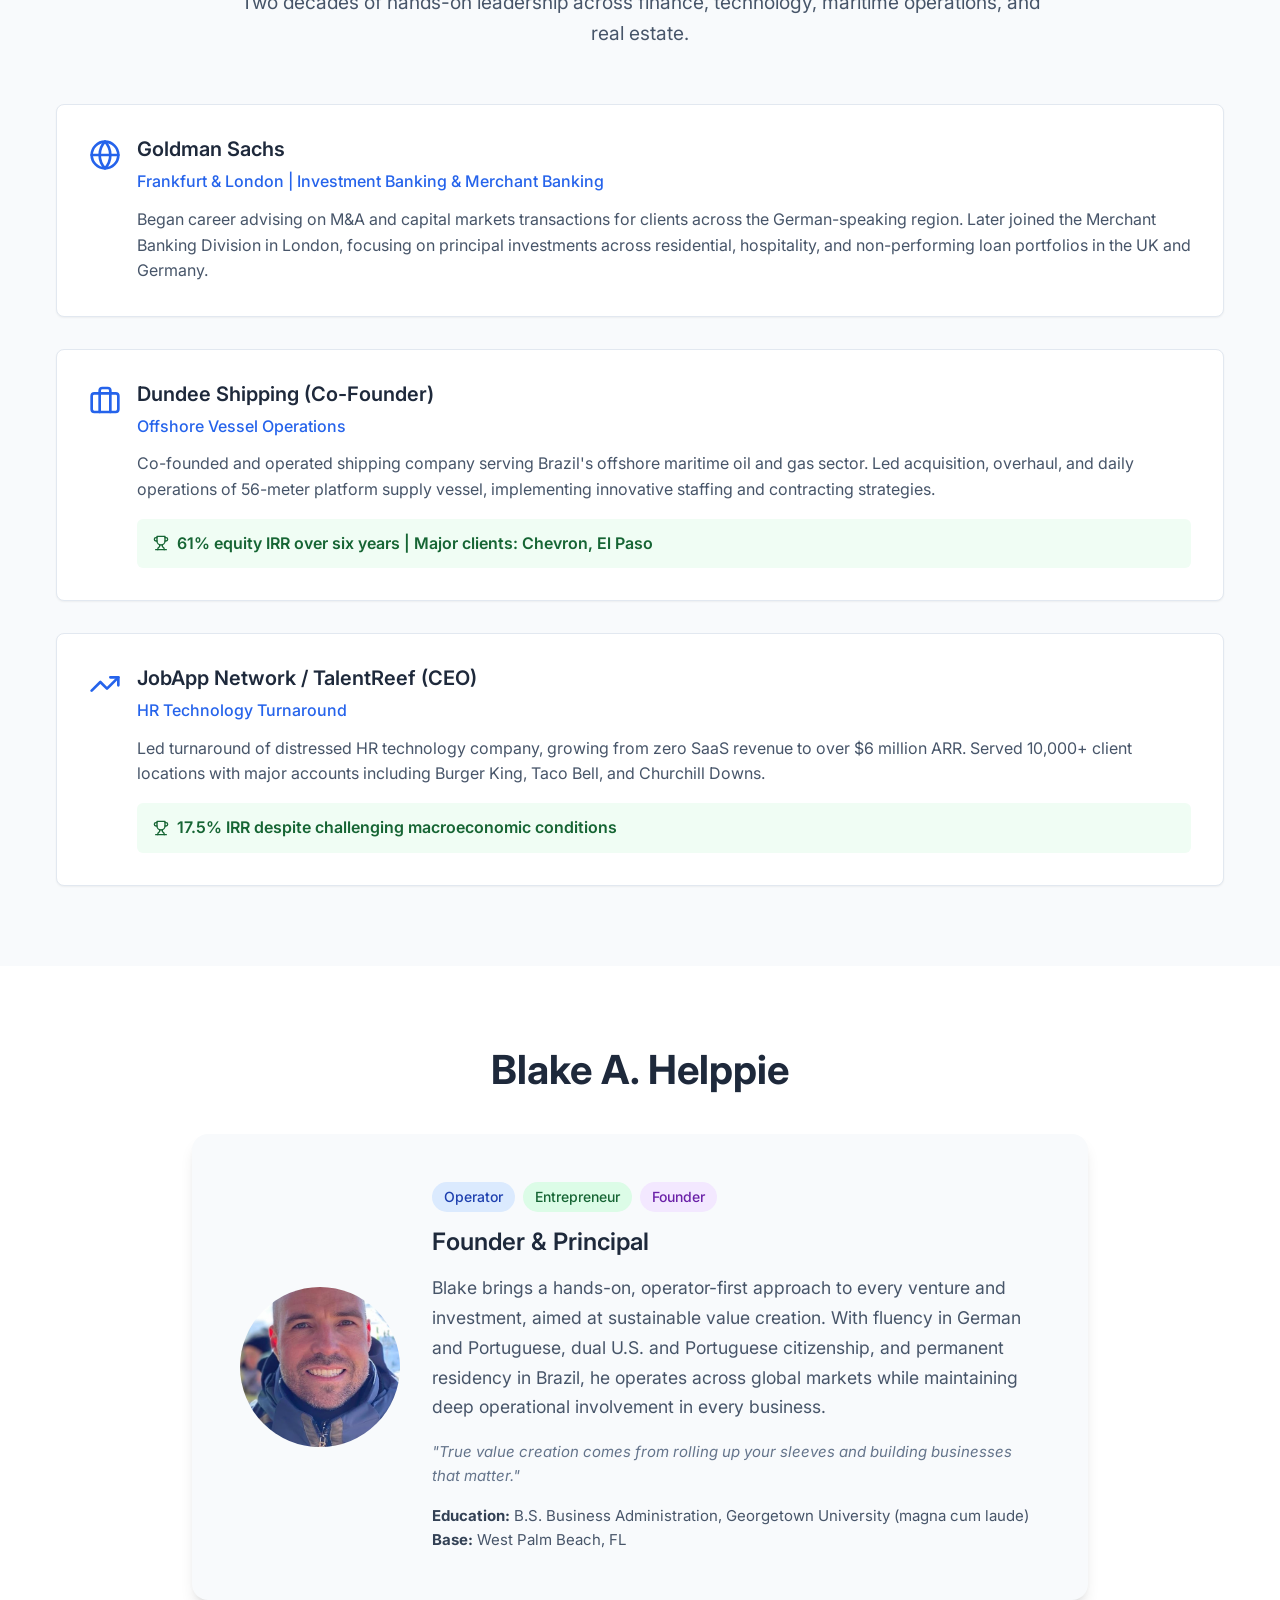
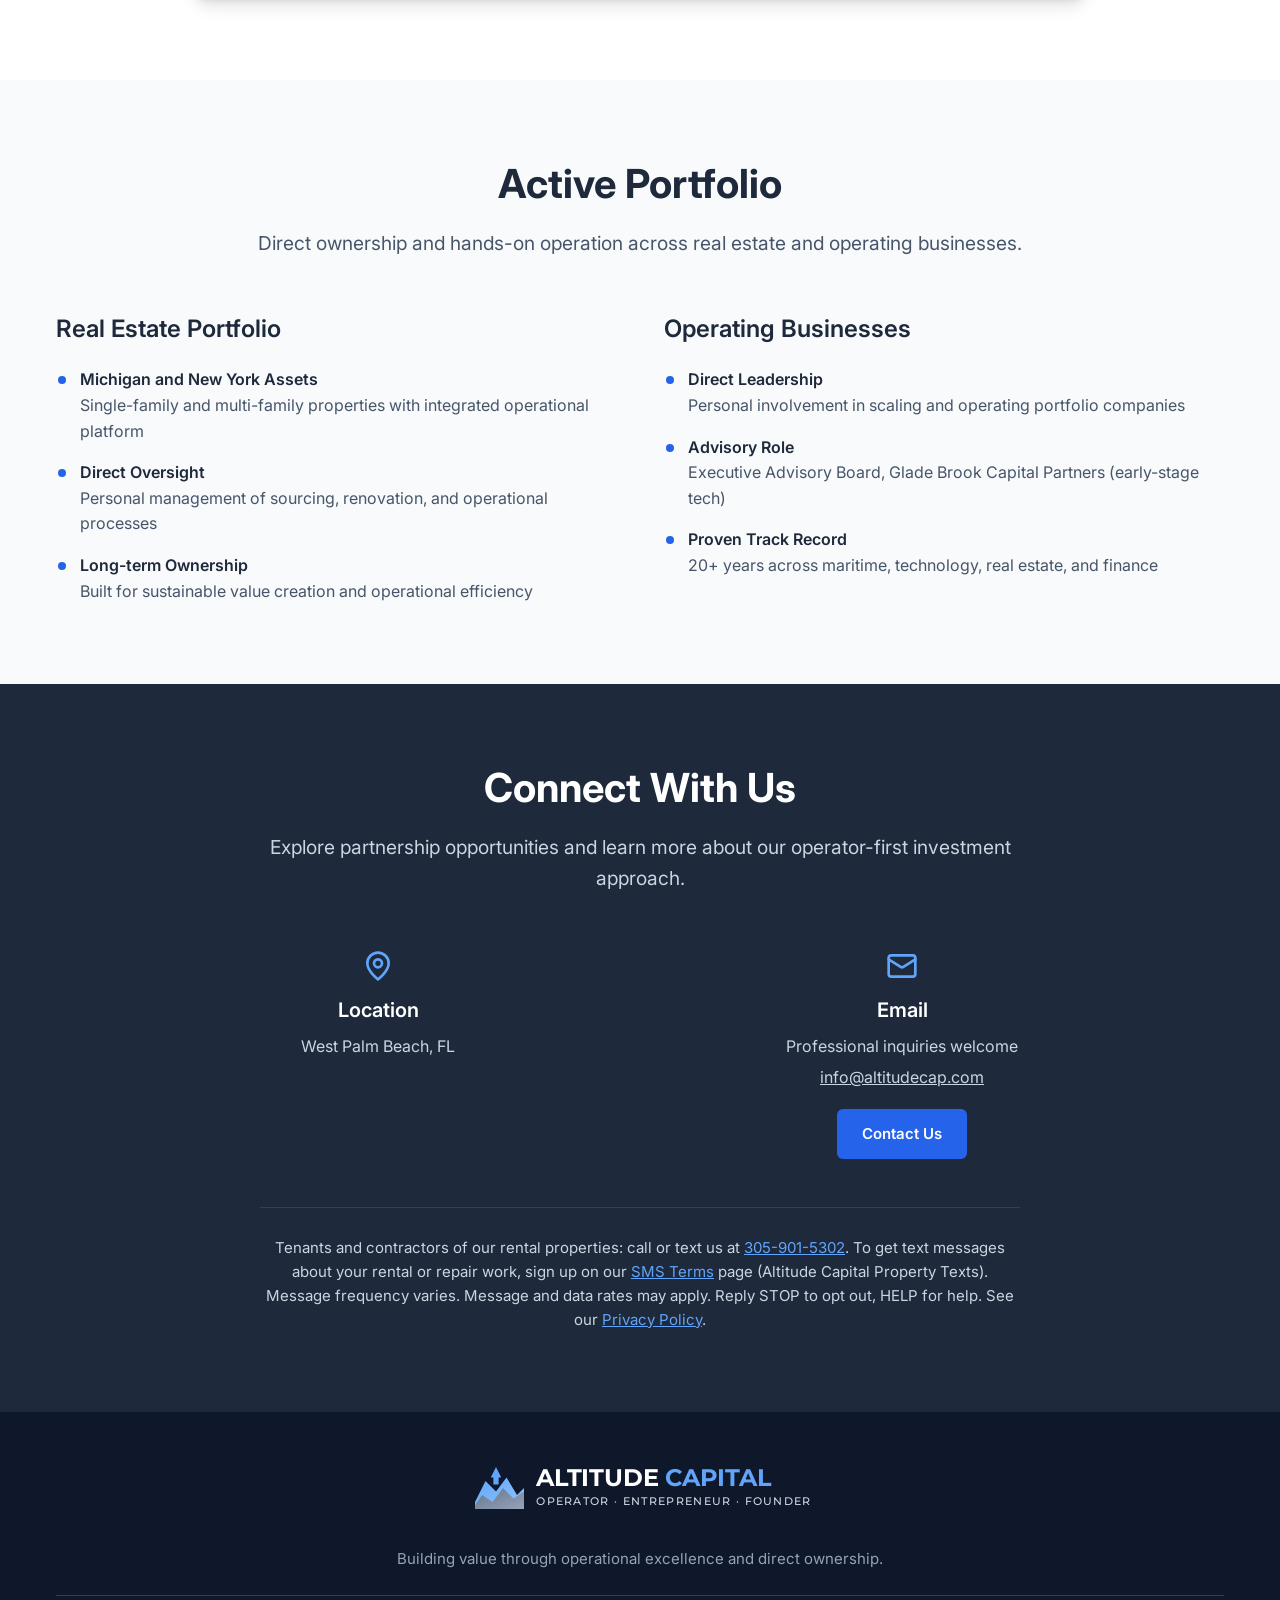
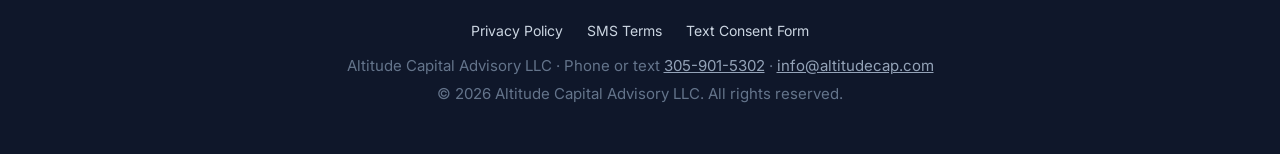
==== commit c5a04f0a: "TCR hardening: program name, all disclosures on every page, verbatim carrier privacy wording, paper " ====
--- a/index.html
+++ b/index.html
@@ -169,6 +169,7 @@
         <a class="btn primary" href="mailto:info@altitudecap.com">Contact Us</a>
       </div>
     </div>
+    <p class="tenants">Tenants and contractors of our rental properties: call or text us at <a href="tel:+13059015302">305-901-5302</a>. To get text messages about your rental or repair work, sign up on our <a href="/sms-terms.html#signup">SMS Terms</a> page (Altitude Capital Property Texts). Message frequency varies. Message and data rates may apply. Reply STOP to opt out, HELP for help. See our <a href="/privacy.html">Privacy Policy</a>.</p>
   </div>
 </section>
 
@@ -177,8 +178,9 @@
     <a class="flogo" href="/"><img src="/logo-light.svg" alt="" width="56" height="56"><span><span class="wordmark">ALTITUDE <span>CAPITAL</span></span><span class="tag">OPERATOR &middot; ENTREPRENEUR &middot; FOUNDER</span></span></a>
     <p class="tagline">Building value through operational excellence and direct ownership.</p>
     <hr>
-    <div class="links"><a href="/privacy.html">Privacy Policy</a><a href="/sms-terms.html">SMS Terms</a></div>
-    <p class="copy">&copy; 2026 Altitude Capital. All rights reserved.</p>
+    <div class="links"><a href="/privacy.html">Privacy Policy</a><a href="/sms-terms.html">SMS Terms</a><a href="/sms-consent-form.html">Text Consent Form</a></div>
+    <p class="copy">Altitude Capital Advisory LLC &middot; Phone or text <a href="tel:+13059015302">305-901-5302</a> &middot; <a href="mailto:info@altitudecap.com">info@altitudecap.com</a></p>
+    <p class="copy">&copy; 2026 Altitude Capital Advisory LLC. All rights reserved.</p>
   </div>
 </footer>
 
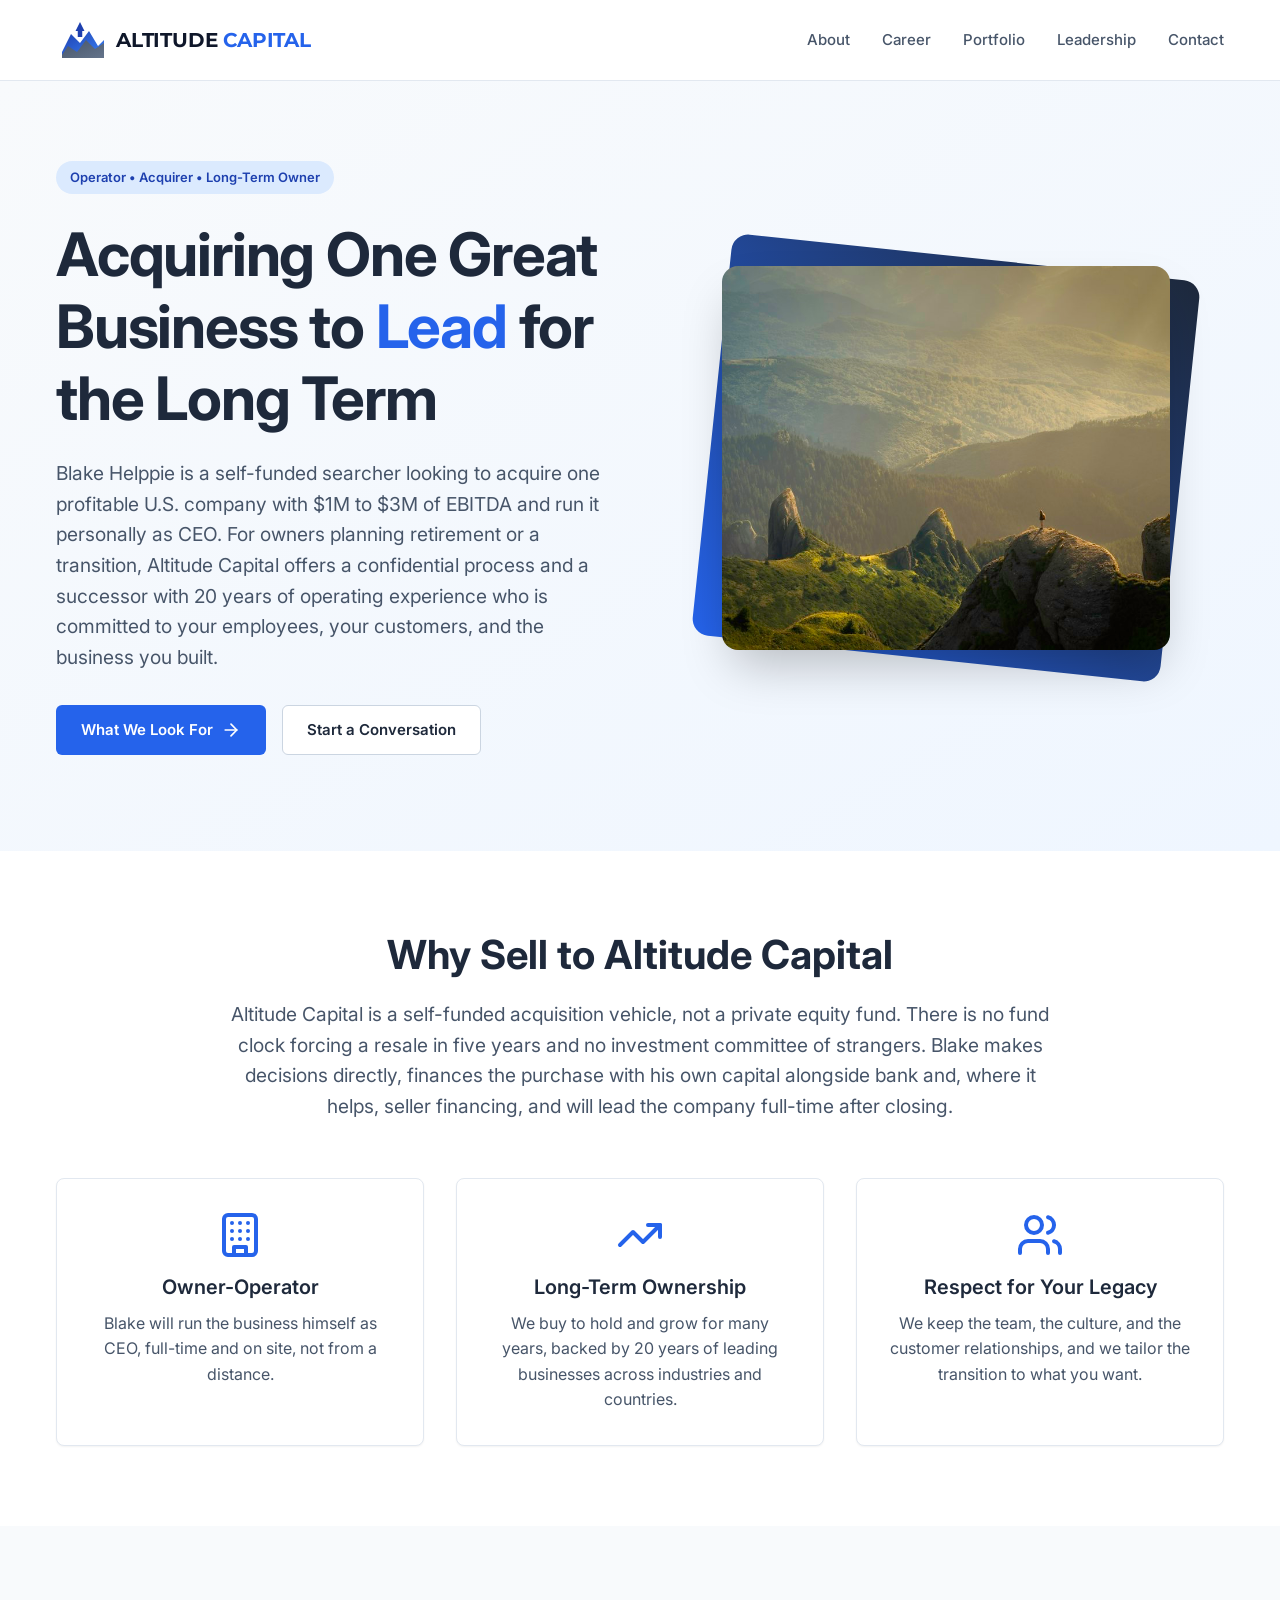
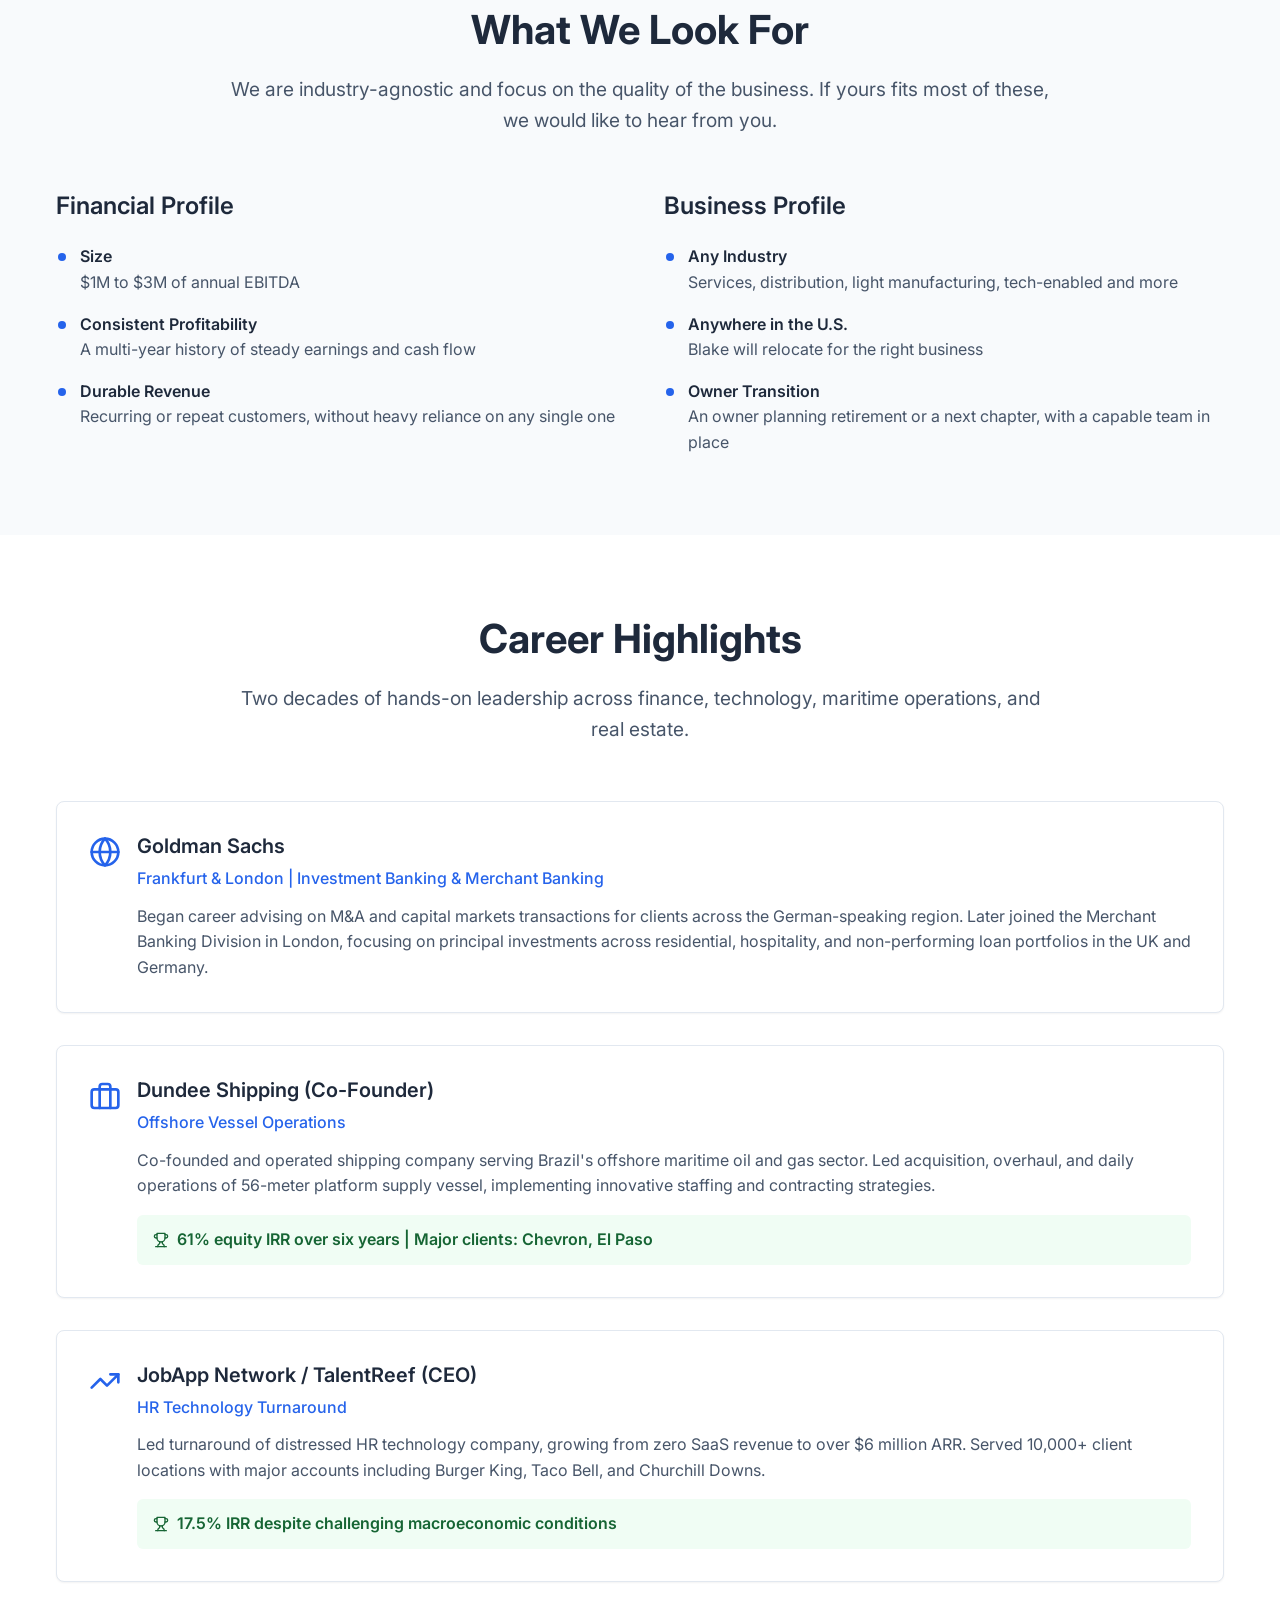
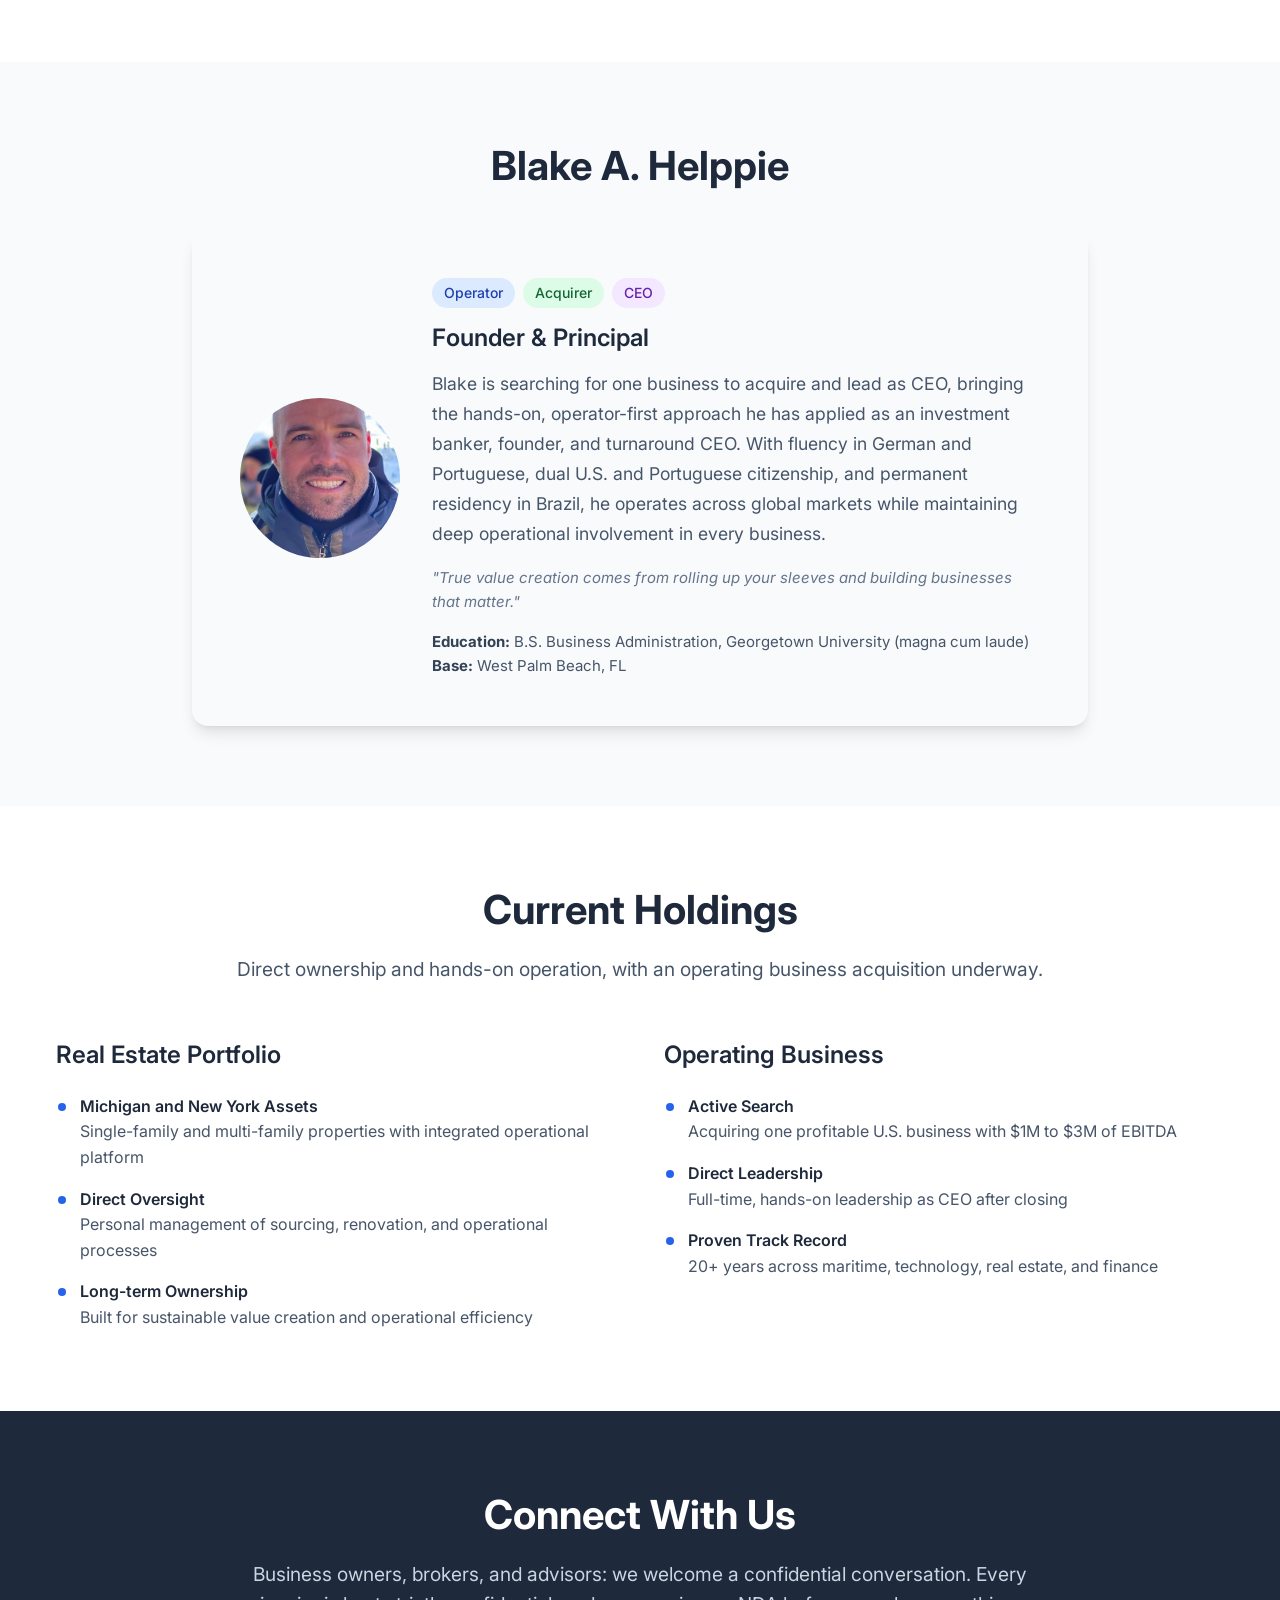
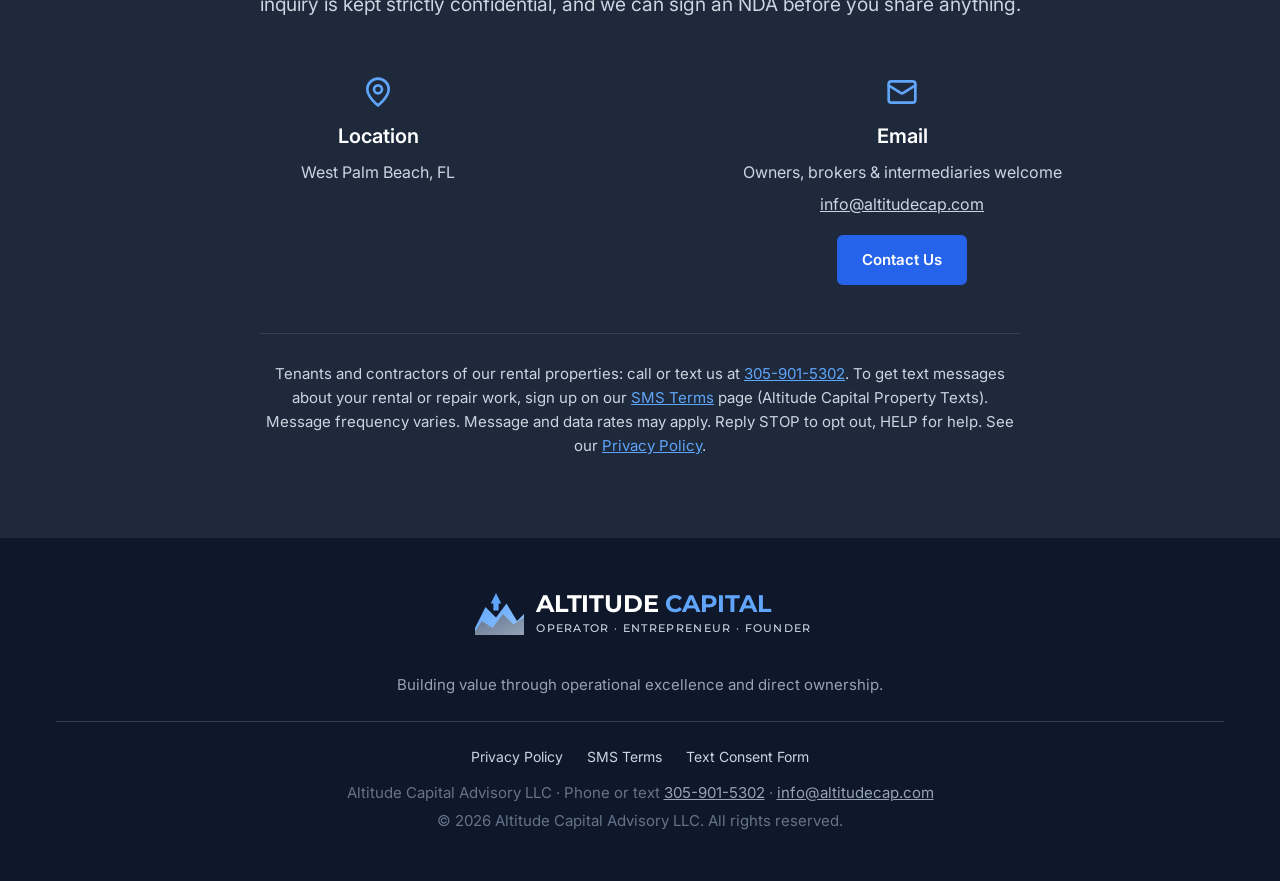
==== commit a4c655db: "Site: refocus home page on ETA search (criteria section, seller pitch); drop Glade Brook advisory ro" ====
--- a/index.html
+++ b/index.html
@@ -4,7 +4,7 @@
 <meta charset="utf-8">
 <meta name="viewport" content="width=device-width, initial-scale=1">
 <title>Altitude Capital</title>
-<meta name="description" content="Altitude Capital Advisory LLC: operator-first direct ownership of private businesses and real estate, led by Blake Helppie.">
+<meta name="description" content="Altitude Capital: Blake Helppie is acquiring one profitable U.S. business with $1M to $3M of EBITDA to own and lead as CEO for the long term.">
 <link rel="icon" href="/favicon.svg" type="image/svg+xml">
 <link rel="preconnect" href="https://fonts.googleapis.com">
 <link rel="preconnect" href="https://fonts.gstatic.com" crossorigin>
@@ -29,12 +29,12 @@
 <section class="hero">
   <div class="wrap">
     <div>
-      <div class="pill">Operator &bull; Entrepreneur &bull; Founder</div>
-      <h1>Building <em>Value</em> Through Direct Ownership</h1>
-      <p>Blake Helppie leads Altitude Capital with a hands-on, operator-first approach to building long-term value through direct ownership and operation of private businesses and real estate. Unlike passive investment strategies, Blake personally leads, operates, and scales every business he invests in.</p>
+      <div class="pill">Operator &bull; Acquirer &bull; Long-Term Owner</div>
+      <h1>Acquiring One Great Business to <em>Lead</em> for the Long Term</h1>
+      <p>Blake Helppie is a self-funded searcher looking to acquire one profitable U.S. company with $1M to $3M of EBITDA and run it personally as CEO. For owners planning retirement or a transition, Altitude Capital offers a confidential process and a successor with 20 years of operating experience who is committed to your employees, your customers, and the business you built.</p>
       <div class="buttons">
-        <a class="btn primary" href="#about">Learn More <svg viewBox="0 0 24 24" fill="none" stroke="currentColor" stroke-width="2" stroke-linecap="round" stroke-linejoin="round"><path d="M5 12h14"/><path d="m12 5 7 7-7 7"/></svg></a>
-        <a class="btn outline" href="#portfolio">View Portfolio</a>
+        <a class="btn primary" href="#criteria">What We Look For <svg viewBox="0 0 24 24" fill="none" stroke="currentColor" stroke-width="2" stroke-linecap="round" stroke-linejoin="round"><path d="M5 12h14"/><path d="m12 5 7 7-7 7"/></svg></a>
+        <a class="btn outline" href="#contact">Start a Conversation</a>
       </div>
     </div>
     <div class="hero-art">
@@ -46,30 +46,57 @@
 <section id="about" class="block">
   <div class="wrap">
     <div class="section-head">
-      <h2>Operator-First Investment Philosophy</h2>
-      <p>Altitude Capital is built on the principle that true value creation comes from rolling up your sleeves and building businesses that matter. Unlike many family offices or private equity platforms, we rarely invest passively in third-party ventures. Instead, we personally lead, operate, and scale the businesses and assets we invest in.</p>
+      <h2>Why Sell to Altitude Capital</h2>
+      <p>Altitude Capital is a self-funded acquisition vehicle, not a private equity fund. There is no fund clock forcing a resale in five years and no investment committee of strangers. Blake makes decisions directly, finances the purchase with his own capital alongside bank and, where it helps, seller financing, and will lead the company full-time after closing.</p>
     </div>
     <div class="cards3">
       <div class="card">
         <svg class="icon" viewBox="0 0 24 24" fill="none" stroke="currentColor" stroke-width="2" stroke-linecap="round" stroke-linejoin="round"><rect width="16" height="20" x="4" y="2" rx="2" ry="2"/><path d="M9 22v-4h6v4"/><path d="M8 6h.01"/><path d="M16 6h.01"/><path d="M12 6h.01"/><path d="M12 10h.01"/><path d="M12 14h.01"/><path d="M16 10h.01"/><path d="M16 14h.01"/><path d="M8 10h.01"/><path d="M8 14h.01"/></svg>
-        <h3>Direct Ownership</h3>
-        <p>We build long-term value through direct ownership and hands-on operation of private businesses and real estate.</p>
+        <h3>Owner-Operator</h3>
+        <p>Blake will run the business himself as CEO, full-time and on site, not from a distance.</p>
       </div>
       <div class="card">
         <svg class="icon" viewBox="0 0 24 24" fill="none" stroke="currentColor" stroke-width="2" stroke-linecap="round" stroke-linejoin="round"><polyline points="22 7 13.5 15.5 8.5 10.5 2 17"/><polyline points="16 7 22 7 22 13"/></svg>
-        <h3>Operational Excellence</h3>
-        <p>Personal leadership in scaling businesses across multiple industries and geographies over the past 20 years.</p>
+        <h3>Long-Term Ownership</h3>
+        <p>We buy to hold and grow for many years, backed by 20 years of leading businesses across industries and countries.</p>
       </div>
       <div class="card">
         <svg class="icon" viewBox="0 0 24 24" fill="none" stroke="currentColor" stroke-width="2" stroke-linecap="round" stroke-linejoin="round"><path d="M16 21v-2a4 4 0 0 0-4-4H6a4 4 0 0 0-4 4v2"/><circle cx="9" cy="7" r="4"/><path d="M22 21v-2a4 4 0 0 0-3-3.87"/><path d="M16 3.13a4 4 0 0 1 0 7.75"/></svg>
-        <h3>Sustainable Value</h3>
-        <p>A consistent track record of building sustainable value through direct involvement and strategic oversight.</p>
-      </div>
-    </div>
-  </div>
-</section>
-
-<section id="career" class="block alt">
+        <h3>Respect for Your Legacy</h3>
+        <p>We keep the team, the culture, and the customer relationships, and we tailor the transition to what you want.</p>
+      </div>
+    </div>
+  </div>
+</section>
+
+<section id="criteria" class="block alt">
+  <div class="wrap">
+    <div class="section-head">
+      <h2>What We Look For</h2>
+      <p>We are industry-agnostic and focus on the quality of the business. If yours fits most of these, we would like to hear from you.</p>
+    </div>
+    <div class="portfolio">
+      <div>
+        <h3>Financial Profile</h3>
+        <ul>
+          <li><strong>Size</strong>$1M to $3M of annual EBITDA</li>
+          <li><strong>Consistent Profitability</strong>A multi-year history of steady earnings and cash flow</li>
+          <li><strong>Durable Revenue</strong>Recurring or repeat customers, without heavy reliance on any single one</li>
+        </ul>
+      </div>
+      <div>
+        <h3>Business Profile</h3>
+        <ul>
+          <li><strong>Any Industry</strong>Services, distribution, light manufacturing, tech-enabled and more</li>
+          <li><strong>Anywhere in the U.S.</strong>Blake will relocate for the right business</li>
+          <li><strong>Owner Transition</strong>An owner planning retirement or a next chapter, with a capable team in place</li>
+        </ul>
+      </div>
+    </div>
+  </div>
+</section>
+
+<section id="career" class="block">
   <div class="wrap">
     <div class="section-head">
       <h2>Career Highlights</h2>
@@ -106,15 +133,15 @@
   </div>
 </section>
 
-<section id="leadership" class="block">
+<section id="leadership" class="block alt">
   <div class="wrap">
     <div class="section-head" style="margin-bottom:40px"><h2>Blake A. Helppie</h2></div>
     <div class="profile">
       <img src="/blake.jpg" alt="Blake A. Helppie" width="160" height="160">
       <div>
-        <div class="tags"><span class="t1">Operator</span><span class="t2">Entrepreneur</span><span class="t3">Founder</span></div>
+        <div class="tags"><span class="t1">Operator</span><span class="t2">Acquirer</span><span class="t3">CEO</span></div>
         <h3>Founder &amp; Principal</h3>
-        <p class="bio">Blake brings a hands-on, operator-first approach to every venture and investment, aimed at sustainable value creation. With fluency in German and Portuguese, dual U.S. and Portuguese citizenship, and permanent residency in Brazil, he operates across global markets while maintaining deep operational involvement in every business.</p>
+        <p class="bio">Blake is searching for one business to acquire and lead as CEO, bringing the hands-on, operator-first approach he has applied as an investment banker, founder, and turnaround CEO. With fluency in German and Portuguese, dual U.S. and Portuguese citizenship, and permanent residency in Brazil, he operates across global markets while maintaining deep operational involvement in every business.</p>
         <blockquote>"True value creation comes from rolling up your sleeves and building businesses that matter."</blockquote>
         <p class="facts"><strong>Education:</strong> B.S. Business Administration, Georgetown University (magna cum laude)<br><strong>Base:</strong> West Palm Beach, FL</p>
       </div>
@@ -122,11 +149,11 @@
   </div>
 </section>
 
-<section id="portfolio" class="block alt">
-  <div class="wrap">
-    <div class="section-head">
-      <h2>Active Portfolio</h2>
-      <p>Direct ownership and hands-on operation across real estate and operating businesses.</p>
+<section id="portfolio" class="block">
+  <div class="wrap">
+    <div class="section-head">
+      <h2>Current Holdings</h2>
+      <p>Direct ownership and hands-on operation, with an operating business acquisition underway.</p>
     </div>
     <div class="portfolio">
       <div>
@@ -138,10 +165,10 @@
         </ul>
       </div>
       <div>
-        <h3>Operating Businesses</h3>
-        <ul>
-          <li><strong>Direct Leadership</strong>Personal involvement in scaling and operating portfolio companies</li>
-          <li><strong>Advisory Role</strong>Executive Advisory Board, Glade Brook Capital Partners (early-stage tech)</li>
+        <h3>Operating Business</h3>
+        <ul>
+          <li><strong>Active Search</strong>Acquiring one profitable U.S. business with $1M to $3M of EBITDA</li>
+          <li><strong>Direct Leadership</strong>Full-time, hands-on leadership as CEO after closing</li>
           <li><strong>Proven Track Record</strong>20+ years across maritime, technology, real estate, and finance</li>
         </ul>
       </div>
@@ -153,7 +180,7 @@
   <div class="wrap">
     <div class="section-head">
       <h2>Connect With Us</h2>
-      <p>Explore partnership opportunities and learn more about our operator-first investment approach.</p>
+      <p>Business owners, brokers, and advisors: we welcome a confidential conversation. Every inquiry is kept strictly confidential, and we can sign an NDA before you share anything.</p>
     </div>
     <div class="contact-grid">
       <div>
@@ -164,7 +191,7 @@
       <div>
         <svg class="icon" viewBox="0 0 24 24" fill="none" stroke="currentColor" stroke-width="2" stroke-linecap="round" stroke-linejoin="round"><rect width="20" height="16" x="2" y="4" rx="2"/><path d="m22 7-8.97 5.7a1.94 1.94 0 0 1-2.06 0L2 7"/></svg>
         <h3>Email</h3>
-        <p>Professional inquiries welcome</p>
+        <p>Owners, brokers &amp; intermediaries welcome</p>
         <p><a class="plain" href="mailto:info@altitudecap.com">info@altitudecap.com</a></p>
         <a class="btn primary" href="mailto:info@altitudecap.com">Contact Us</a>
       </div>
